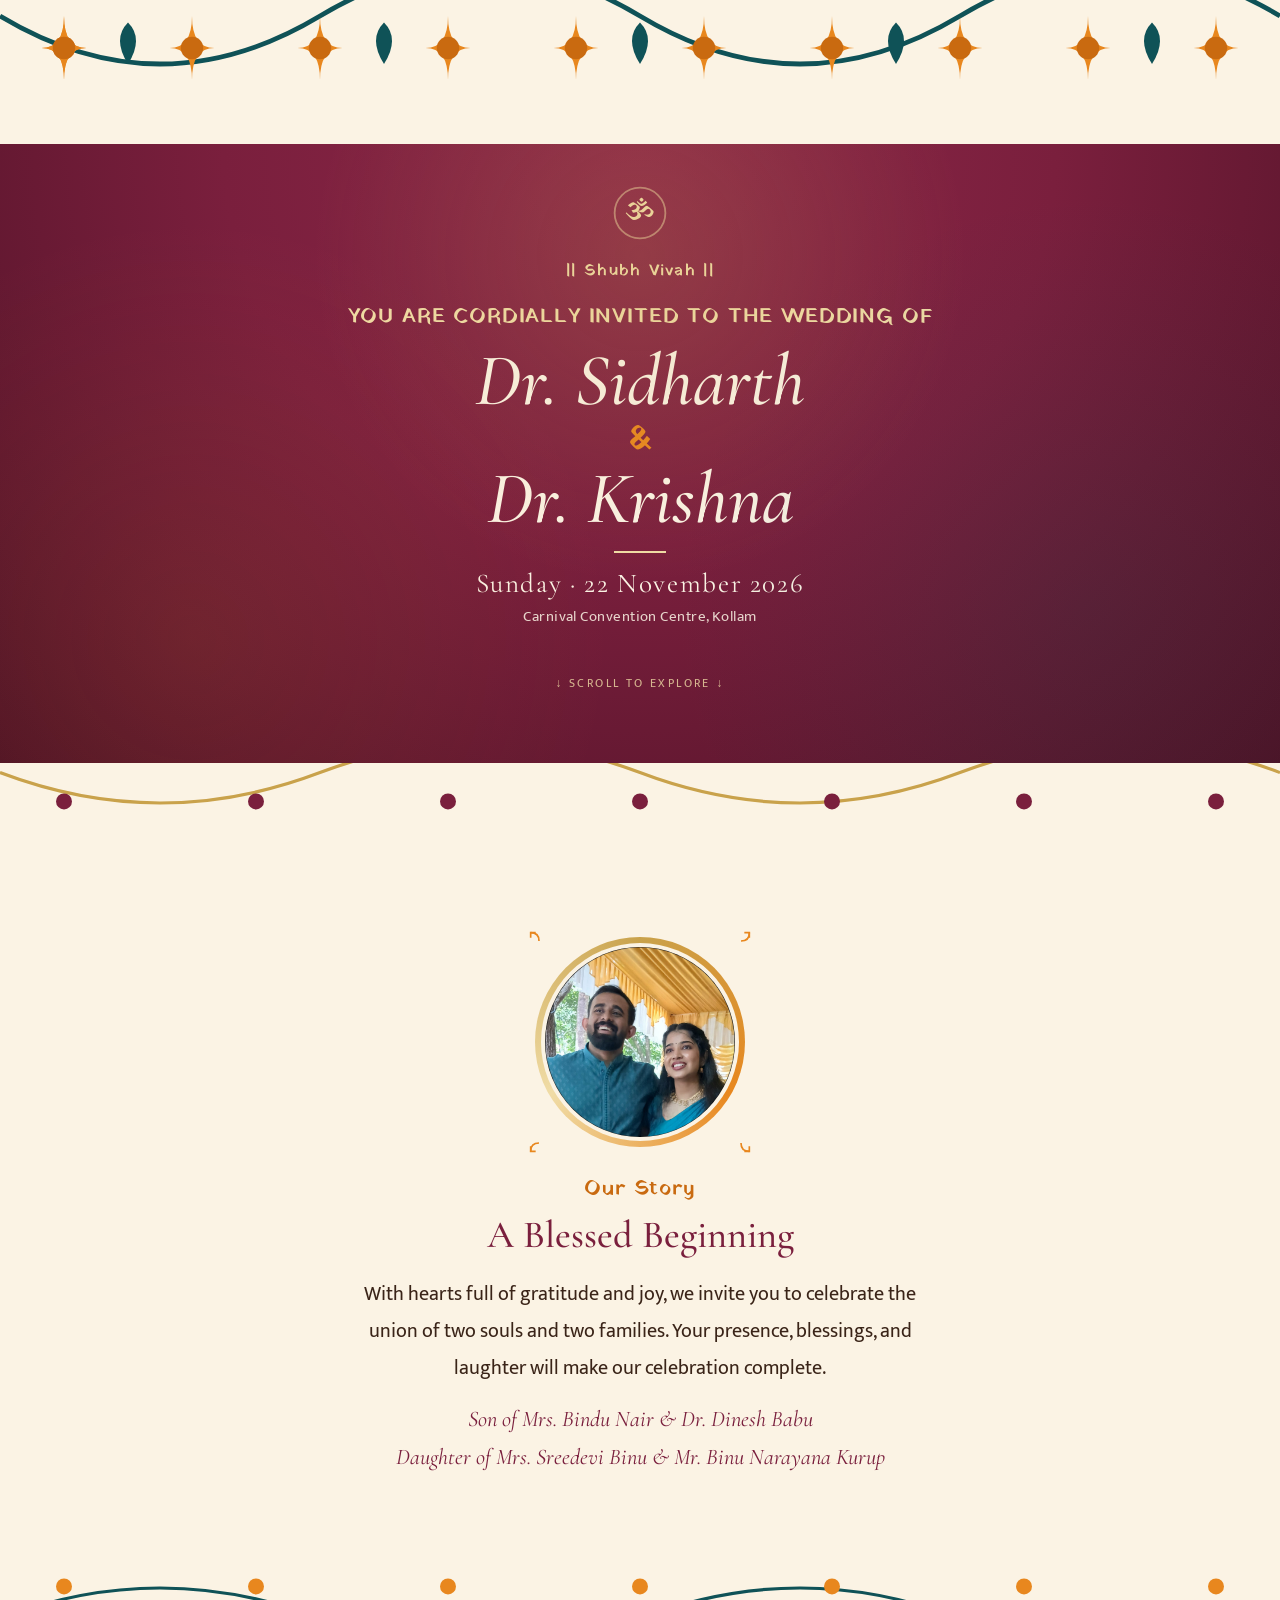
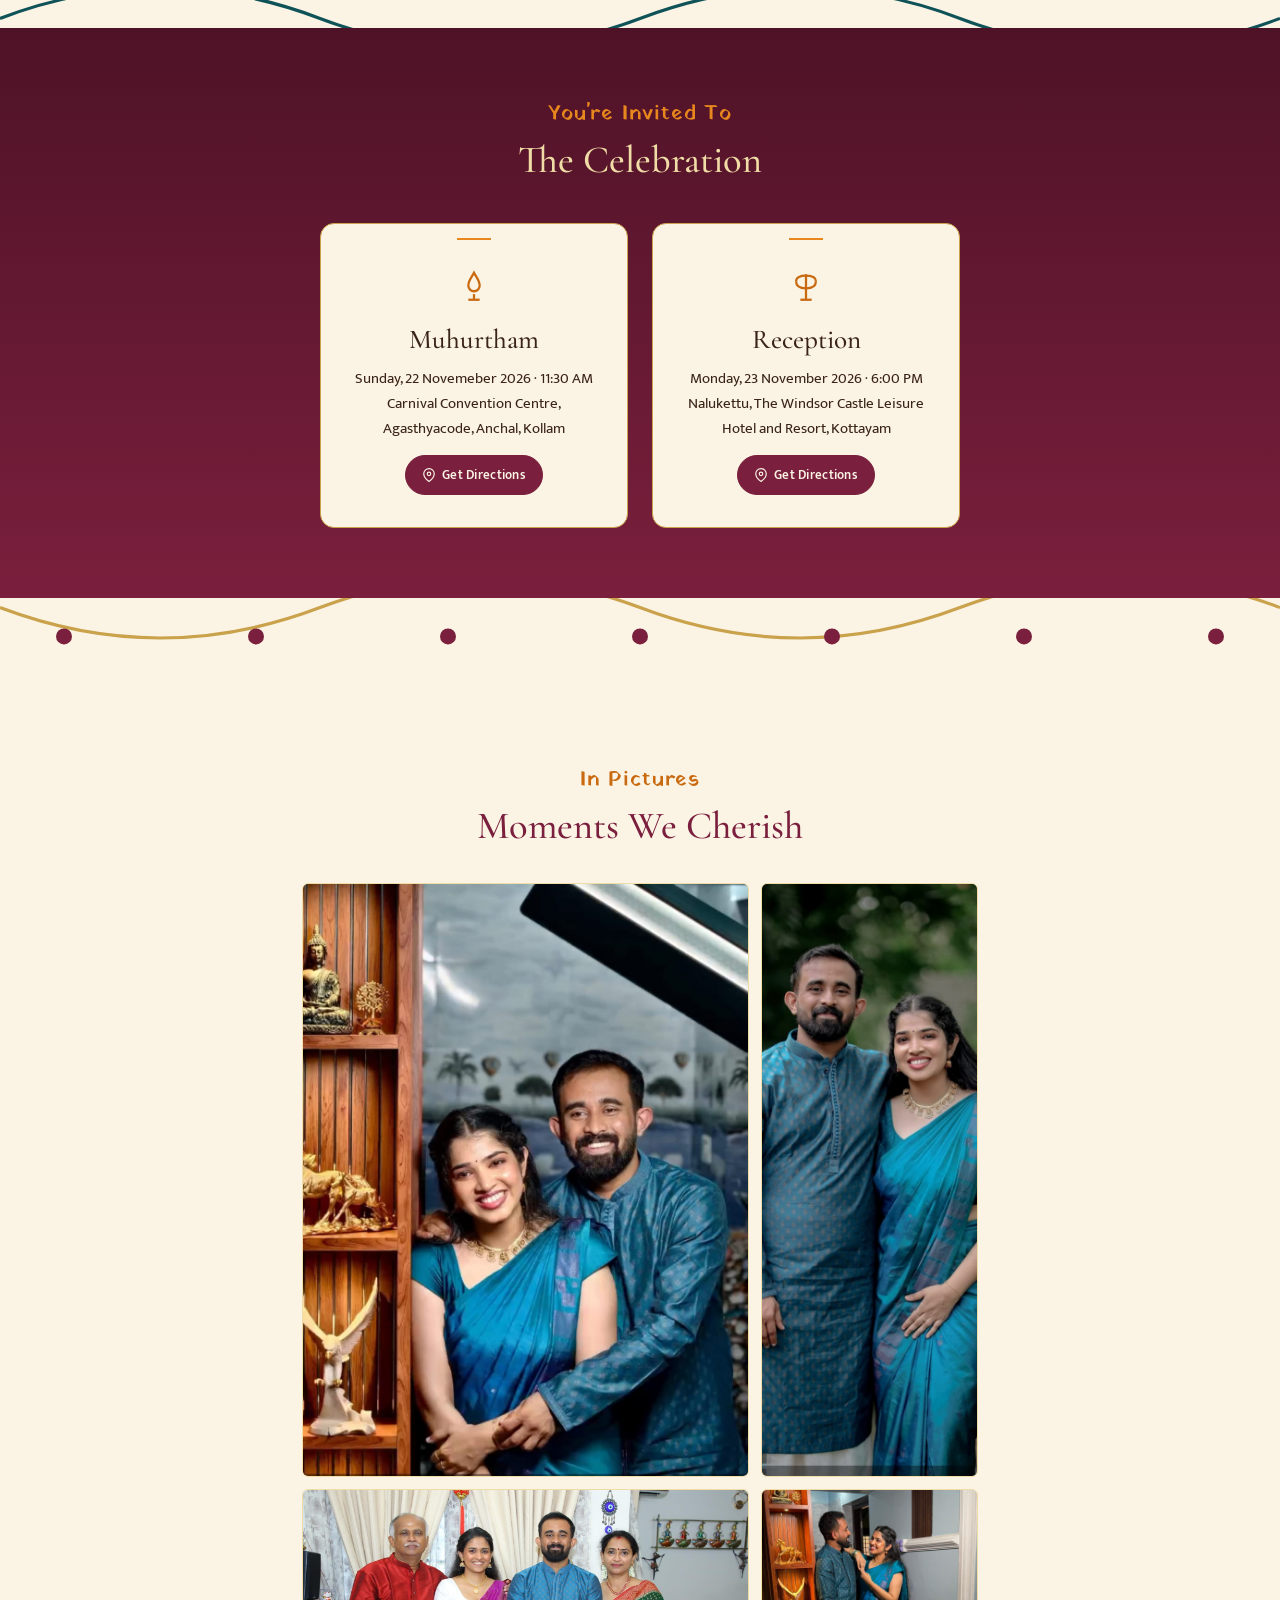
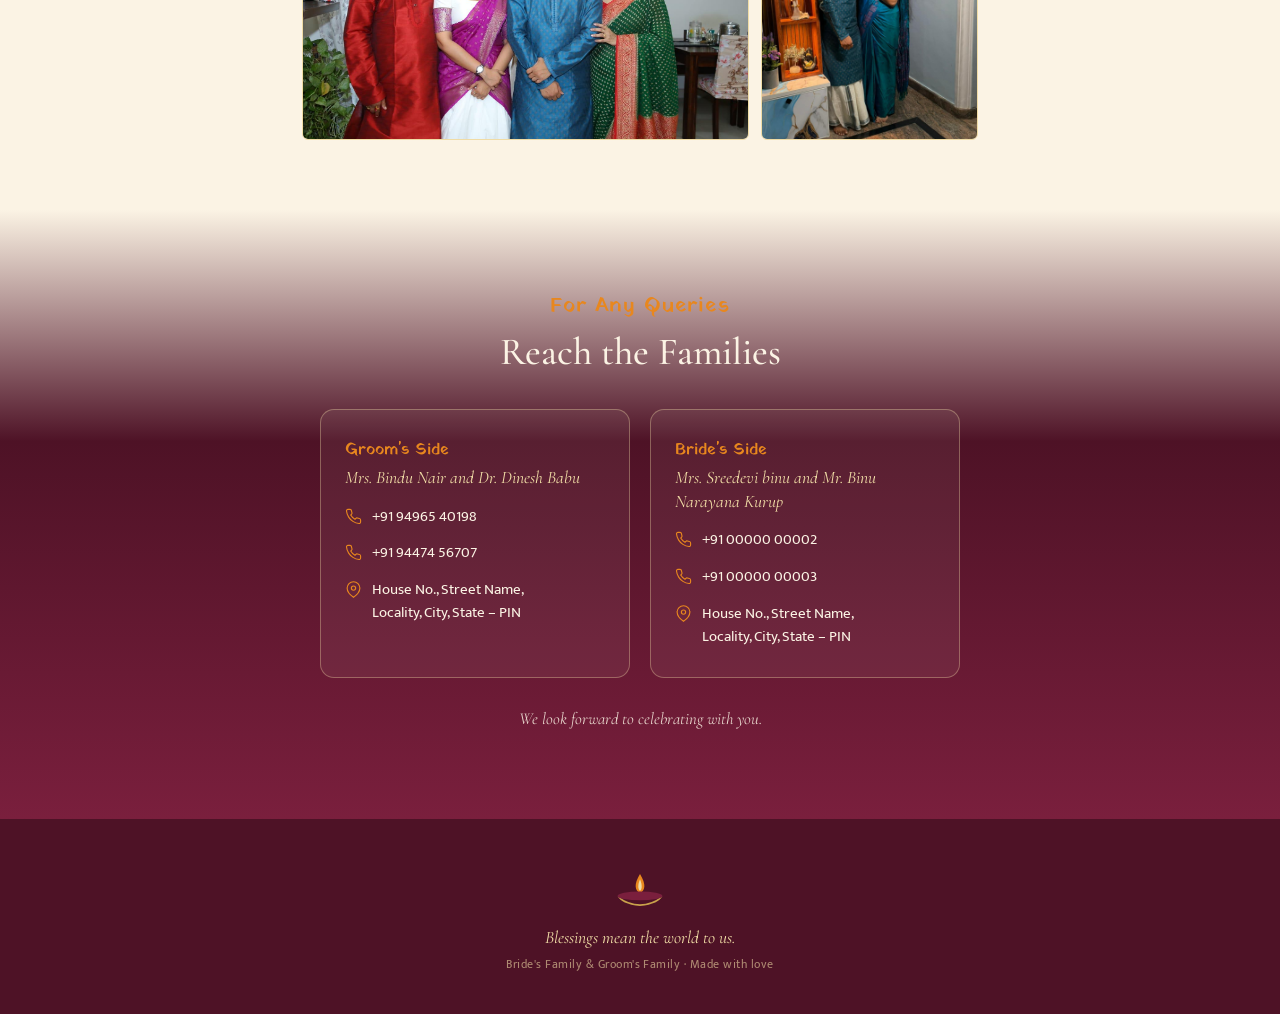
==== index.html @ b56c887a "first commit" ====
<!DOCTYPE html>
<html lang="en">
<head>
<link rel="stylesheet" href="styles.css">
<meta charset="UTF-8">
<meta name="viewport" content="width=device-width, initial-scale=1.0">
<title>Wedding Invitation</title>
<link rel="preconnect" href="https://fonts.googleapis.com">
<link href="https://fonts.googleapis.com/css2?family=Cormorant+Garamond:ital,wght@0,400;0,500;0,600;1,500;1,600&family=Yatra+One&family=Mukta:wght@300;400;500;600&display=swap" rel="stylesheet">
</head>
<body>

<!-- ===== TORAN (top garland) ===== -->
<div class="toran" aria-hidden="true">
  <svg viewBox="0 0 800 90" preserveAspectRatio="none">
    <path d="M0,10 Q100,70 200,10 T400,10 T600,10 T800,10" fill="none" stroke="#0F5257" stroke-width="3"/>
    <g>
      <!-- repeated marigold + leaf units -->
      <g id="unit">
        <path class="marigold" d="M40,10 q0,20 -14,20 q14,0 14,20 q0,-20 14,-20 q-14,0 -14,-20" fill="#E8871E"/>
        <circle class="marigold" cx="40" cy="30" r="7" fill="#C96A10"/>
      </g>
    </g>
    <!-- instances across width -->
    <g fill="#E8871E">
      <use href="#unit" x="0"/>
      <use href="#unit" x="80"/>
      <use href="#unit" x="160"/>
      <use href="#unit" x="240"/>
      <use href="#unit" x="320"/>
      <use href="#unit" x="400"/>
      <use href="#unit" x="480"/>
      <use href="#unit" x="560"/>
      <use href="#unit" x="640"/>
      <use href="#unit" x="720"/>
    </g>
    <!-- mango leaves between -->
    <g fill="#0F5257">
      <path d="M80,14 q10,10 0,26 q-10,-16 0,-26" />
      <path d="M240,14 q10,10 0,26 q-10,-16 0,-26" />
      <path d="M400,14 q10,10 0,26 q-10,-16 0,-26" />
      <path d="M560,14 q10,10 0,26 q-10,-16 0,-26" />
      <path d="M720,14 q10,10 0,26 q-10,-16 0,-26" />
    </g>
  </svg>
</div>

<!-- ===== HERO ===== -->
<section class="hero">
  <div class="mandala-bg"></div>
  <div class="hero-inner">
    <svg class="ganesh-glyph" viewBox="0 0 64 64" fill="none" stroke="currentColor" stroke-width="2">
      <circle cx="32" cy="32" r="28" stroke-opacity=".5"/>
      <text x="32" y="40" text-anchor="middle" font-size="30" fill="currentColor" stroke="none" font-family="'Yatra One',cursive">ॐ</text>
    </svg>
    <div class="shubh">|| Shubh Vivah ||</div>
    <div class="eyebrow">YOU ARE CORDIALLY INVITED TO THE WEDDING OF</div>
    <h1 class="couple-names display">
      Dr. Sidharth
      <span class="amp">&amp;</span>
      Dr. Krishna
    </h1>
    <div class="rule"></div>
    <div class="hero-date">Sunday · 22 November 2026 </div>
    <div class="hero-place">Carnival Convention Centre, Kollam </div>
    <div class="scroll-cue">↓ scroll to explore ↓</div>
  </div>
</section>

<div class="toran" aria-hidden="true">
  <svg viewBox="0 0 800 60" preserveAspectRatio="none">
    <path d="M0,6 Q100,44 200,6 T400,6 T600,6 T800,6" fill="none" stroke="#C9A24B" stroke-width="2"/>
    <g fill="#7A1F3D">
      <circle cx="40" cy="24" r="5"/><circle cx="160" cy="24" r="5"/><circle cx="280" cy="24" r="5"/>
      <circle cx="400" cy="24" r="5"/><circle cx="520" cy="24" r="5"/><circle cx="640" cy="24" r="5"/><circle cx="760" cy="24" r="5"/>
    </g>
  </svg>
</div>

<!-- ===== WELCOME ===== -->
<section class="section welcome reveal">
      <div class="portrait-frame">
    <div class="ring">
      <div class="ring-inner">
        <!-- Replace the div below with: <img class="photo" src="your-photo.jpg" alt="The couple"> -->
        <img class="photo" src="images/portrait.jpeg" alt="The couple" style="object-position: 50% 60%;">
      </div>
    </div>
    <svg class="corner tl" viewBox="0 0 24 24" fill="none" stroke="currentColor" stroke-width="2"><path d="M2 8V2h6"/><path d="M2 2q10 0 10 10"/></svg>
    <svg class="corner tr" viewBox="0 0 24 24" fill="none" stroke="currentColor" stroke-width="2"><path d="M2 8V2h6"/><path d="M2 2q10 0 10 10"/></svg>
    <svg class="corner bl" viewBox="0 0 24 24" fill="none" stroke="currentColor" stroke-width="2"><path d="M2 8V2h6"/><path d="M2 2q10 0 10 10"/></svg>
    <svg class="corner br" viewBox="0 0 24 24" fill="none" stroke="currentColor" stroke-width="2"><path d="M2 8V2h6"/><path d="M2 2q10 0 10 10"/></svg>
  </div>

  <div class="eyebrow">Our Story</div>
  <h2 class="display" style="font-size:clamp(1.8rem,4vw,2.4rem); color:var(--maroon); margin:8px 0 0;">A Blessed Beginning</h2>
  <p>
    With hearts full of gratitude and joy, we invite you to celebrate the union of two souls
    and two families. Your presence, blessings, and laughter will make our celebration complete.
    
  </p>
  <!-- <div class="families">Son of Mrs. Bindu Nair &amp;  Dr. Dinesh Babu &nbsp;·&nbsp; Daughter of Mrs. Sreedevi Binu &amp; Mr. Binu Narayana Kurup</div> -->
   <div class="families parents">Son of Mrs. Bindu Nair &amp;  Dr. Dinesh Babu</div>
   <div class="families parents">Daughter of Mrs. Sreedevi Binu &amp; Mr. Binu Narayana Kurup</div>

</section>

<div class="toran" aria-hidden="true">
  <svg viewBox="0 0 800 60" preserveAspectRatio="none">
    <path d="M0,54 Q100,16 200,54 T400,54 T600,54 T800,54" fill="none" stroke="#0F5257" stroke-width="2"/>
    <g fill="#E8871E">
      <circle cx="40" cy="34" r="5"/><circle cx="160" cy="34" r="5"/><circle cx="280" cy="34" r="5"/>
      <circle cx="400" cy="34" r="5"/><circle cx="520" cy="34" r="5"/><circle cx="640" cy="34" r="5"/><circle cx="760" cy="34" r="5"/>
    </g>
  </svg>
</div>

<!-- ===== EVENTS ===== -->
<section class="section timeline-wrap reveal" style="padding-top:70px; max-width:none;">
  <div class="eyebrow">You're Invited To</div>
  <h2 class="display" style="font-size:clamp(1.8rem,4vw,2.4rem); color:var(--maroon); margin:8px 0 0;">The Celebration</h2>
 
  <div class="event-cards">
    <div class="event-card">
      <svg class="event-icon" viewBox="0 0 24 24" fill="none" stroke="currentColor" stroke-width="1.6"><path d="M12 2c1.5 3 4 5.5 4 9a4 4 0 0 1-8 0c0-3.5 2.5-6 4-9z"/><path d="M8 21h8"/><path d="M12 17v4"/></svg>
      <div class="event-name display">Muhurtham</div>
      <div class="event-meta">
        <span>Sunday, 22 Novemeber 2026 · 11:30 AM </span>
        <span>Carnival Convention Centre, Agasthyacode, Anchal, Kollam</span>
        <a class="map-btn" href="https://maps.app.goo.gl/2hqaFkeE71SihFuG6" target="_blank" rel="noopener">
        <svg viewBox="0 0 24 24" fill="none" stroke="currentColor" stroke-width="2"><path d="M21 10c0 7-9 13-9 13s-9-6-9-13a9 9 0 0 1 18 0z"/><circle cx="12" cy="10" r="3"/></svg>
        Get Directions
        </a>
      </div>
    </div>
    <div class="event-card">
      <svg class="event-icon" viewBox="0 0 24 24" fill="none" stroke="currentColor" stroke-width="1.6"><path d="M8 21h8"/><path d="M12 21V3"/><path d="M5 8c0 4 3 5 7 5s7-1 7-5"/><path d="M5 8c0-3 3-4 7-4s7 1 7 4"/></svg>
      <div class="event-name display">Reception</div>
      <div class="event-meta">
        <span>Monday, 23 November 2026 · 6:00 PM </span>
        <span>Nalukettu, The Windsor Castle Leisure Hotel and Resort, Kottayam </span>
        <a class="map-btn rec" href="https://maps.app.goo.gl/W5MaXoGLuX2LvPgW7" target="_blank" rel="noopener">
        <svg viewBox="0 0 24 24" fill="none" stroke="currentColor" stroke-width="2"><path d="M21 10c0 7-9 13-9 13s-9-6-9-13a9 9 0 0 1 18 0z"/><circle cx="12" cy="10" r="3"/></svg>
        Get Directions
        </a>
      </div>
    </div>
  </div>
</section>
 
<div class="toran" aria-hidden="true">
  <svg viewBox="0 0 800 60" preserveAspectRatio="none">
    <path d="M0,6 Q100,44 200,6 T400,6 T600,6 T800,6" fill="none" stroke="#C9A24B" stroke-width="2"/>
    <g fill="#7A1F3D">
      <circle cx="40" cy="24" r="5"/><circle cx="160" cy="24" r="5"/><circle cx="280" cy="24" r="5"/>
      <circle cx="400" cy="24" r="5"/><circle cx="520" cy="24" r="5"/><circle cx="640" cy="24" r="5"/><circle cx="760" cy="24" r="5"/>
    </g>
  </svg>
</div>



<!-- ===== GALLERY ===== -->
<section class="section gallery reveal">
  <div class="eyebrow">In Pictures</div>
  <h2 class="display" style="font-size:clamp(1.8rem,4vw,2.4rem); color:var(--maroon); margin:8px 0 0;">Moments We Cherish</h2>
  <div class="gallery-grid">
    <img class="gallery-photo big" src="images/pic_1.jpeg" alt="">
    <img class="gallery-photo tall" src="images/pic_2.jpeg" alt="">
    <img class="gallery-photo wide" src="images/pic_3.jpeg" alt="">
    <img class="gallery-photo" src="images/pic_5.jpeg" alt="">
  </div>
</section>



<!-- ===== CONTACT ===== -->
<section class="contact-wrap reveal">
  <div style="text-align:center;">
    <div class="eyebrow">For Any Queries</div>
    <h2 class="display" style="font-size:clamp(1.8rem,4vw,2.4rem); margin:8px 0 0;">Reach the Families</h2>
  </div>
  <div class="contact-grid">
    <div class="contact-card">
      <div class="side-label">Groom's Side</div>
      <div class="side-names">Mrs. Bindu Nair and Dr. Dinesh Babu</div>
      <div class="contact-line">
        <svg viewBox="0 0 24 24" fill="none" stroke-width="1.6"><path d="M22 16.92v3a2 2 0 0 1-2.18 2 19.8 19.8 0 0 1-8.63-3.07 19.5 19.5 0 0 1-6-6 19.8 19.8 0 0 1-3.07-8.67A2 2 0 0 1 4.11 2h3a2 2 0 0 1 2 1.72c.13.96.36 1.9.68 2.81a2 2 0 0 1-.45 2.11L8.09 9.91a16 16 0 0 0 6 6l1.27-1.27a2 2 0 0 1 2.11-.45c.91.32 1.85.55 2.81.68A2 2 0 0 1 22 16.92z"/></svg>
        <span>+91 94965 40198 </span>
      </div>
      <div class="contact-line">
        <svg viewBox="0 0 24 24" fill="none" stroke-width="1.6"><path d="M22 16.92v3a2 2 0 0 1-2.18 2 19.8 19.8 0 0 1-8.63-3.07 19.5 19.5 0 0 1-6-6 19.8 19.8 0 0 1-3.07-8.67A2 2 0 0 1 4.11 2h3a2 2 0 0 1 2 1.72c.13.96.36 1.9.68 2.81a2 2 0 0 1-.45 2.11L8.09 9.91a16 16 0 0 0 6 6l1.27-1.27a2 2 0 0 1 2.11-.45c.91.32 1.85.55 2.81.68A2 2 0 0 1 22 16.92z"/></svg>
        <span>+91 94474 56707</span>
      </div>
      
      <div class="contact-line">
        <svg viewBox="0 0 24 24" fill="none" stroke-width="1.6"><path d="M21 10c0 7-9 13-9 13s-9-6-9-13a9 9 0 0 1 18 0z"/><circle cx="12" cy="10" r="3"/></svg>
        <span>House No., Street Name,<br>Locality, City, State – PIN</span>
      </div>
    </div>
 
    <div class="contact-card">
      <div class="side-label">Bride's Side</div>
      <div class="side-names">Mrs. Sreedevi binu and Mr. Binu Narayana Kurup</div>
      <div class="contact-line">
        <svg viewBox="0 0 24 24" fill="none" stroke-width="1.6"><path d="M22 16.92v3a2 2 0 0 1-2.18 2 19.8 19.8 0 0 1-8.63-3.07 19.5 19.5 0 0 1-6-6 19.8 19.8 0 0 1-3.07-8.67A2 2 0 0 1 4.11 2h3a2 2 0 0 1 2 1.72c.13.96.36 1.9.68 2.81a2 2 0 0 1-.45 2.11L8.09 9.91a16 16 0 0 0 6 6l1.27-1.27a2 2 0 0 1 2.11-.45c.91.32 1.85.55 2.81.68A2 2 0 0 1 22 16.92z"/></svg>
        <span>+91 00000 00002 </span>
      </div>
      <div class="contact-line">
        <svg viewBox="0 0 24 24" fill="none" stroke-width="1.6"><path d="M22 16.92v3a2 2 0 0 1-2.18 2 19.8 19.8 0 0 1-8.63-3.07 19.5 19.5 0 0 1-6-6 19.8 19.8 0 0 1-3.07-8.67A2 2 0 0 1 4.11 2h3a2 2 0 0 1 2 1.72c.13.96.36 1.9.68 2.81a2 2 0 0 1-.45 2.11L8.09 9.91a16 16 0 0 0 6 6l1.27-1.27a2 2 0 0 1 2.11-.45c.91.32 1.85.55 2.81.68A2 2 0 0 1 22 16.92z"/></svg>
        <span>+91 00000 00003</span>
      </div>
      
      <div class="contact-line">
        <svg viewBox="0 0 24 24" fill="none" stroke-width="1.6"><path d="M21 10c0 7-9 13-9 13s-9-6-9-13a9 9 0 0 1 18 0z"/><circle cx="12" cy="10" r="3"/></svg>
        <span>House No., Street Name,<br>Locality, City, State – PIN</span>
      </div>
    </div>
  </div>
  <div class="contact-note">We look forward to celebrating with you.</div>
</section>


<!-- ===== FOOTER ===== -->
<footer>
  <svg class="diya" viewBox="0 0 100 70" fill="none">
    <g class="flame">
      <path d="M50,8 C40,24 42,34 50,38 C58,34 60,24 50,8Z" fill="#E8871E"/>
      <path d="M50,16 C46,26 47,32 50,34 C53,32 54,26 50,16Z" fill="#F0DCA6"/>
    </g>
    <path d="M15,42 Q50,68 85,42 Q80,54 50,58 Q20,54 15,42Z" fill="#C9A24B"/>
    <ellipse cx="50" cy="42" rx="35" ry="7" fill="#7A1F3D"/>
  </svg>
  <p>Blessings mean the world to us.</p>
  <div class="fine">Bride's Family &amp; Groom's Family · Made with love</div>
</footer>

<script>
  const els = document.querySelectorAll('.reveal');
  const io = new IntersectionObserver((entries)=>{
    entries.forEach(e=>{ if(e.isIntersecting){ e.target.classList.add('in'); io.unobserve(e.target);} });
  }, {threshold:.15});
  els.forEach(el=>io.observe(el));
</script>
</body>
</html>
---- styles.css ----
:root{
--maroon:#7A1F3D;
--maroon-deep:#4E1226;
--gold:#C9A24B;
--gold-light:#F0DCA6;
--ivory:#FBF3E4;
--ivory-deep:#F3E6CC;
--teal:#0F5257;
--marigold:#E8871E;
--marigold-deep:#C96A10;
--ink:#3A2418;
}

*{box-sizing:border-box;}
html{scroll-behavior:smooth;}
body{
margin:0;
background:var(--ivory);
color:var(--ink);
font-family:'Mukta',sans-serif;
overflow-x:hidden;
}

@media (prefers-reduced-motion: reduce){
*{animation-duration:0.001ms !important; animation-iteration-count:1 !important; transition-duration:0.001ms !important; scroll-behavior:auto !important;}
}

/* ---------- shared type ---------- */
.display{
font-family:'Cormorant Garamond', serif;
font-weight:500;
}
.eyebrow{
font-family:'Yatra One', cursive;
color:var(--marigold-deep);
font-size:clamp(1rem,2.2vw,1.3rem);
letter-spacing:.04em;
}
.rule{
width:52px;height:2px;background:var(--gold);
margin:14px auto;
}

/* ---------- fade-in on scroll ---------- */
.reveal{
opacity:0; transform:translateY(26px);
transition:opacity .9s ease, transform .9s ease;
}
.reveal.in{opacity:1; transform:translateY(0);}

/* ================= TORAN (signature garland) ================= */
.toran{
width:100%;
display:block;
}
.toran svg{width:100%; height:auto; display:block;}
.marigold{animation:sway 5s ease-in-out infinite;}
.marigold:nth-child(odd){animation-delay:-1.3s;}
.marigold:nth-child(3n){animation-delay:-2.6s;}
@keyframes sway{
0%,100%{transform:rotate(-3deg);}
50%{transform:rotate(3deg);}
}

/* ================= HERO ================= */
.hero{
position:relative;
background:radial-gradient(ellipse at top, #8C2748 0%, var(--maroon) 46%, var(--maroon-deep) 100%);
color:var(--ivory);
text-align:center;
padding:0 20px 70px;
overflow:hidden;
}
.hero-inner{
max-width:640px;
margin:0 auto;
padding-top:34px;
}
.mandala-bg{
position:absolute; inset:0;
background:
    radial-gradient(circle at 50% 18%, rgba(201,162,75,.18) 0%, transparent 40%),
    radial-gradient(circle at 15% 80%, rgba(232,135,30,.10) 0%, transparent 35%),
    radial-gradient(circle at 85% 75%, rgba(15,82,87,.14) 0%, transparent 35%);
pointer-events:none;
}
.ganesh-glyph{
width:58px; height:58px; margin:6px auto 2px;
color:var(--gold-light);
}
.shubh{
font-family:'Yatra One',cursive;
color:var(--gold-light);
font-size:1rem;
letter-spacing:.08em;
margin:6px 0 18px;
}
.hero .eyebrow{color:var(--gold-light);}
.couple-names{
font-size:clamp(2.6rem, 8vw, 4.6rem);
line-height:1.05;
margin:10px 0;
font-style:italic;
}
.amp{
display:block;
font-family:'Yatra One',cursive;
font-style:normal;
color:var(--marigold);
font-size:clamp(1.6rem,4vw,2.2rem);
margin:2px 0;
}
.hero .rule{background:var(--gold-light);}
.hero-date{
font-family:'Cormorant Garamond',serif;
font-size:clamp(1.3rem,3vw,1.7rem);
letter-spacing:.06em;
color:var(--ivory);
margin-top:10px;
}
.hero-place{
font-size:.95rem;
opacity:.85;
margin-top:4px;
letter-spacing:.03em;
}
.placeholder-tag{
display:inline-block;
font-size:.68rem;
font-family:'Mukta',sans-serif;
letter-spacing:.05em;
text-transform:uppercase;
background:rgba(255,255,255,.12);
border:1px dashed rgba(240,220,166,.5);
border-radius:20px;
padding:2px 10px;
margin-left:6px;
vertical-align:middle;
}
.scroll-cue{
margin-top:44px;
font-size:.75rem;
letter-spacing:.2em;
text-transform:uppercase;
color:var(--gold-light);
opacity:.8;
animation:bob 2.2s ease-in-out infinite;
}
@keyframes bob{0%,100%{transform:translateY(0);}50%{transform:translateY(6px);}}

/* ================= WELCOME ================= */
.section{padding:70px 22px; max-width:720px; margin:0 auto; text-align:center;}
.welcome p{
font-size:clamp(1.05rem,2.4vw,1.25rem);
line-height:1.85;
color:var(--ink);
max-width:560px;
margin:18px auto 0;
}
.families{
margin-top:26px;
font-family:'Cormorant Garamond',serif;
font-style:italic;
font-size:1.4rem;
color:var(--maroon);
}

.parents{
    line-height: 0.5;
}

/* ---- framed portrait ---- */
.portrait-frame{
position:relative;
width:clamp(160px,32vw,210px);
aspect-ratio:1/1;
margin:8px auto 26px;
}
.portrait-frame .ring{
position:absolute; inset:0;
border-radius:50%;
padding:6px;
background:conic-gradient(from 0deg, var(--gold), var(--marigold), var(--gold-light), var(--gold));
}
.portrait-frame .ring-inner{
width:100%; height:100%;
border-radius:50%;
background:var(--ivory);
padding:4px;
}
.portrait-frame .photo,
.portrait-frame .photo-ph{
width:100%; height:100%;
border-radius:50%;
object-fit:cover;
display:block;
}
.portrait-frame .photo-ph{
background:
    repeating-linear-gradient(135deg, rgba(122,31,61,.06) 0 12px, rgba(122,31,61,.02) 12px 24px),
    linear-gradient(160deg, var(--gold-light), var(--ivory-deep));
display:flex; flex-direction:column; align-items:center; justify-content:center;
gap:6px;
color:var(--maroon);
font-size:.68rem;
letter-spacing:.04em;
text-transform:uppercase;
text-align:center;
padding:10px;
}
.portrait-frame .photo-ph svg{width:28px;height:28px;opacity:.5;}
.portrait-frame .corner{
position:absolute;
width:20px; height:20px;
color:var(--marigold);
}
.portrait-frame .corner.tl{top:-6px; left:-6px; transform:rotate(0deg);}
.portrait-frame .corner.tr{top:-6px; right:-6px; transform:rotate(90deg);}
.portrait-frame .corner.bl{bottom:-6px; left:-6px; transform:rotate(-90deg);}
.portrait-frame .corner.br{bottom:-6px; right:-6px; transform:rotate(180deg);}



/* ================= EVENTS SECTION BACKGROUND ================= */
.timeline-wrap{
  background: linear-gradient(180deg, var(--maroon-deep), var(--maroon));
}
.timeline-wrap .eyebrow{
  color: var(--marigold);
}
.timeline-wrap h2{
  color: var(--gold-light) !important;
}

/* ================= EVENT CARDS (2 events) ================= */
.event-cards{
display:grid;
grid-template-columns:1fr 1fr;
gap:24px;
max-width:640px;
margin:40px auto 0;
align-items:stretch;
}
@media (max-width:560px){
.event-cards{grid-template-columns:1fr; gap:18px;}
}
.event-card{
background:var(--ivory);
border:1px solid var(--gold);
border-radius:14px;
padding:32px 24px;
text-align:center;
position:relative;
}
.event-card::before{
content:"";
position:absolute; top:14px; left:50%; transform:translateX(-50%);
width:34px; height:2px;
background:var(--marigold);
}
.event-card .event-icon{
width:34px; height:34px;
margin:14px auto 10px;
color:var(--marigold-deep);
}
.event-card .event-name{
font-size:1.7rem;
margin-bottom:10px;
}
.event-card .event-meta{
font-size:.95rem;
}
.event-card .event-meta span{margin-bottom:4px;}
.event-divider{
display:flex; align-items:center; justify-content:center;
font-family:'Yatra One',cursive;
color:var(--marigold);
font-size:1.6rem;
}

.event-card .map-btn{
  display:inline-flex;
  align-items:center;
  gap:6px;
  margin-top:14px;
  padding:8px 16px;
  border-radius:20px;
  background:var(--maroon);
  color:var(--ivory);
  font-family:'Mukta',sans-serif;
  font-size:.82rem;
  font-weight:600;
  letter-spacing:.02em;
  text-decoration:none;
  border:1px solid var(--maroon);
  transition:background .2s ease, color .2s ease;
}
.event-card .map-btn:hover{
  background:var(--marigold-deep);
  border-color:var(--marigold-deep);
}
.event-card .map-btn svg{
  width:14px; height:14px;
  flex-shrink:0;
}
@media (max-width:560px){
.event-divider{margin:-4px 0;}
}






/* ================= GALLERY ================= */
.gallery-grid{
display:grid;
grid-template-columns:repeat(3, 1fr);
gap:12px;
margin-top:34px;
}
.gallery-grid .ph:first-child{grid-column:span 2; grid-row:span 2;}
.ph{
aspect-ratio:1/1;
border-radius:6px;
background:
    repeating-linear-gradient(135deg, rgba(122,31,61,.06) 0 12px, rgba(122,31,61,.02) 12px 24px),
    linear-gradient(160deg, var(--gold-light), var(--ivory-deep));
border:1.5px dashed var(--gold);
display:flex; flex-direction:column; align-items:center; justify-content:center;
color:var(--maroon);
font-size:.72rem;
letter-spacing:.04em;
text-transform:uppercase;
gap:6px;
}
.ph svg{width:26px;height:26px;opacity:.55;}
.gallery-grid .ph:first-child{aspect-ratio:auto;}
.gallery-photo{
width:100%;
height:100%;
aspect-ratio:1/1;
object-fit:cover;
border-radius:6px;
display:block;
border:1px solid var(--gold-light);
}
.gallery-grid .gallery-photo:first-child{
aspect-ratio:auto;
}
@media (max-width:520px){
.gallery-grid{grid-template-columns:repeat(2,1fr);}
.gallery-grid .ph:first-child{grid-column:span 2; aspect-ratio:16/10;}
.gallery-grid .gallery-photo:first-child{grid-column:span 2; aspect-ratio:16/10;}
}

.gallery-photo.wide{
  grid-column: span 2;
  aspect-ratio: 16/9;
}
.gallery-photo.tall{
  grid-row: span 2;
  aspect-ratio: 3/4;
}
.gallery-photo.big{
  grid-column: span 2;
  grid-row: span 2;
  aspect-ratio: 1/1;
}
.gallery-photo.small{
  grid-column: span 1;
  grid-row: span 1;
  aspect-ratio: 1/1;
}


/* ================= CONTACT ================= */
.contact-wrap{
background:linear-gradient(180deg, var(--ivory) 0%, var(--maroon-deep) 38%, var(--maroon) 100%);
color:var(--ivory);
padding:80px 22px 90px;
}
.contact-wrap .eyebrow{color:var(--marigold);}
.contact-grid{
display:grid;
grid-template-columns:1fr 1fr;
gap:20px;
max-width:640px;
margin:34px auto 0;
}
@media (max-width:560px){
.contact-grid{grid-template-columns:1fr;}
}
.contact-card{
background:rgba(251,243,228,.06);
border:1px solid rgba(240,220,166,.35);
border-radius:14px;
padding:28px 24px;
text-align:left;
}
.contact-card .side-label{
font-family:'Yatra One',cursive;
color:var(--marigold);
font-size:1rem;
margin:0 0 4px;
}
.contact-card .side-names{
font-family:'Cormorant Garamond',serif;
font-style:italic;
font-size:1.1rem;
color:var(--gold-light);
margin:0 0 16px;
line-height:1.35;
}
.contact-line{
display:flex;
gap:10px;
align-items:flex-start;
margin-bottom:14px;
font-size:.92rem;
line-height:1.55;
}
.contact-line:last-child{margin-bottom:0;}
.contact-line svg{
width:17px; height:17px; flex-shrink:0; margin-top:2px;
stroke:var(--marigold);
}
.contact-line a{color:var(--ivory); text-decoration:none; border-bottom:1px dotted rgba(240,220,166,.5);}
.contact-note{
text-align:center; font-size:.85rem; opacity:.85; margin-top:30px;
font-family:'Cormorant Garamond',serif; font-style:italic; font-size:1.05rem;
}



/* ================= FOOTER / DIYA ================= */
footer{
background:var(--maroon-deep);
color:var(--gold-light);
text-align:center;
padding:50px 20px 40px;
}
.diya{width:64px; margin:0 auto 14px; display:block;}
.flame{ transform-origin:50% 100%; animation:flicker 1.6s ease-in-out infinite;}
@keyframes flicker{
0%,100%{transform:scaleY(1) scaleX(1) rotate(0deg);}
30%{transform:scaleY(1.08) scaleX(.94) rotate(-2deg);}
60%{transform:scaleY(.94) scaleX(1.05) rotate(2deg);}
}
footer p{font-family:'Cormorant Garamond',serif; font-style:italic; font-size:1.1rem; margin:0 0 6px;}
footer .fine{font-family:'Mukta',sans-serif; font-style:normal; font-size:.75rem; opacity:.6; letter-spacing:.04em;}
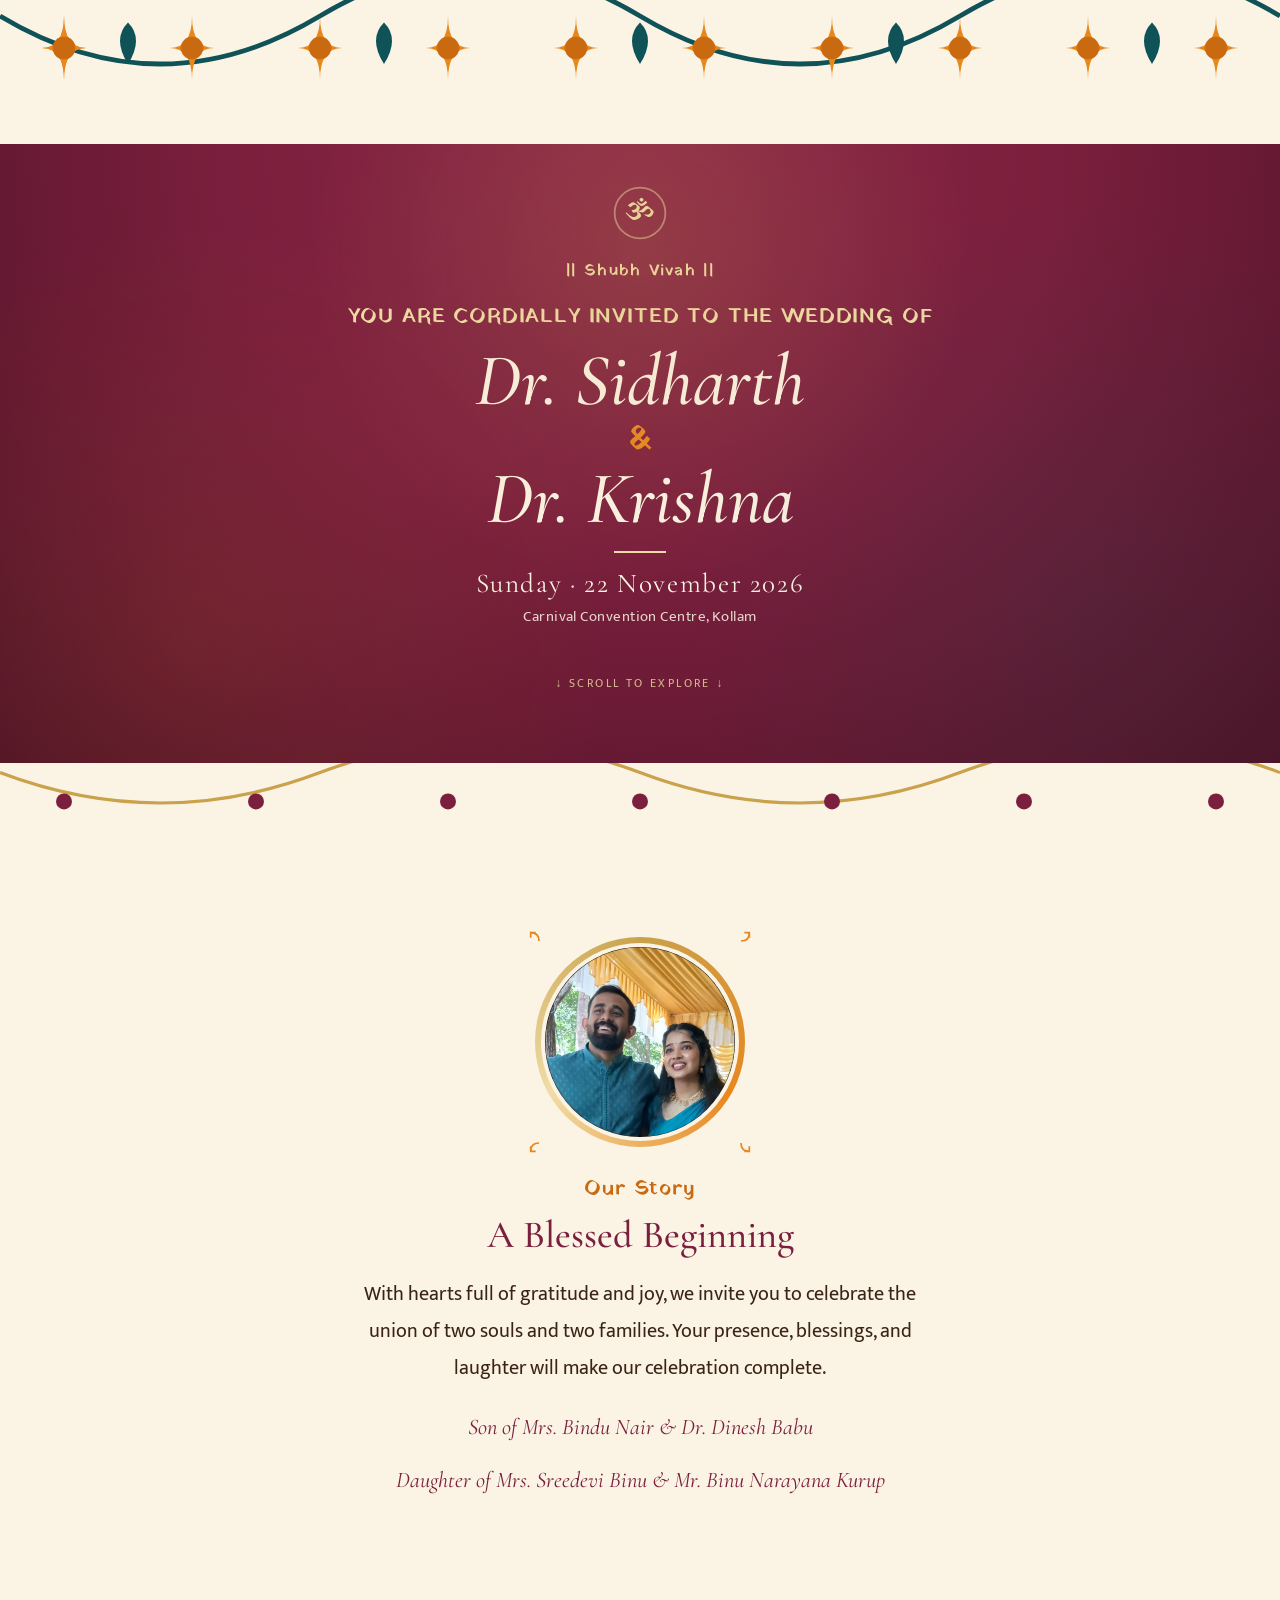
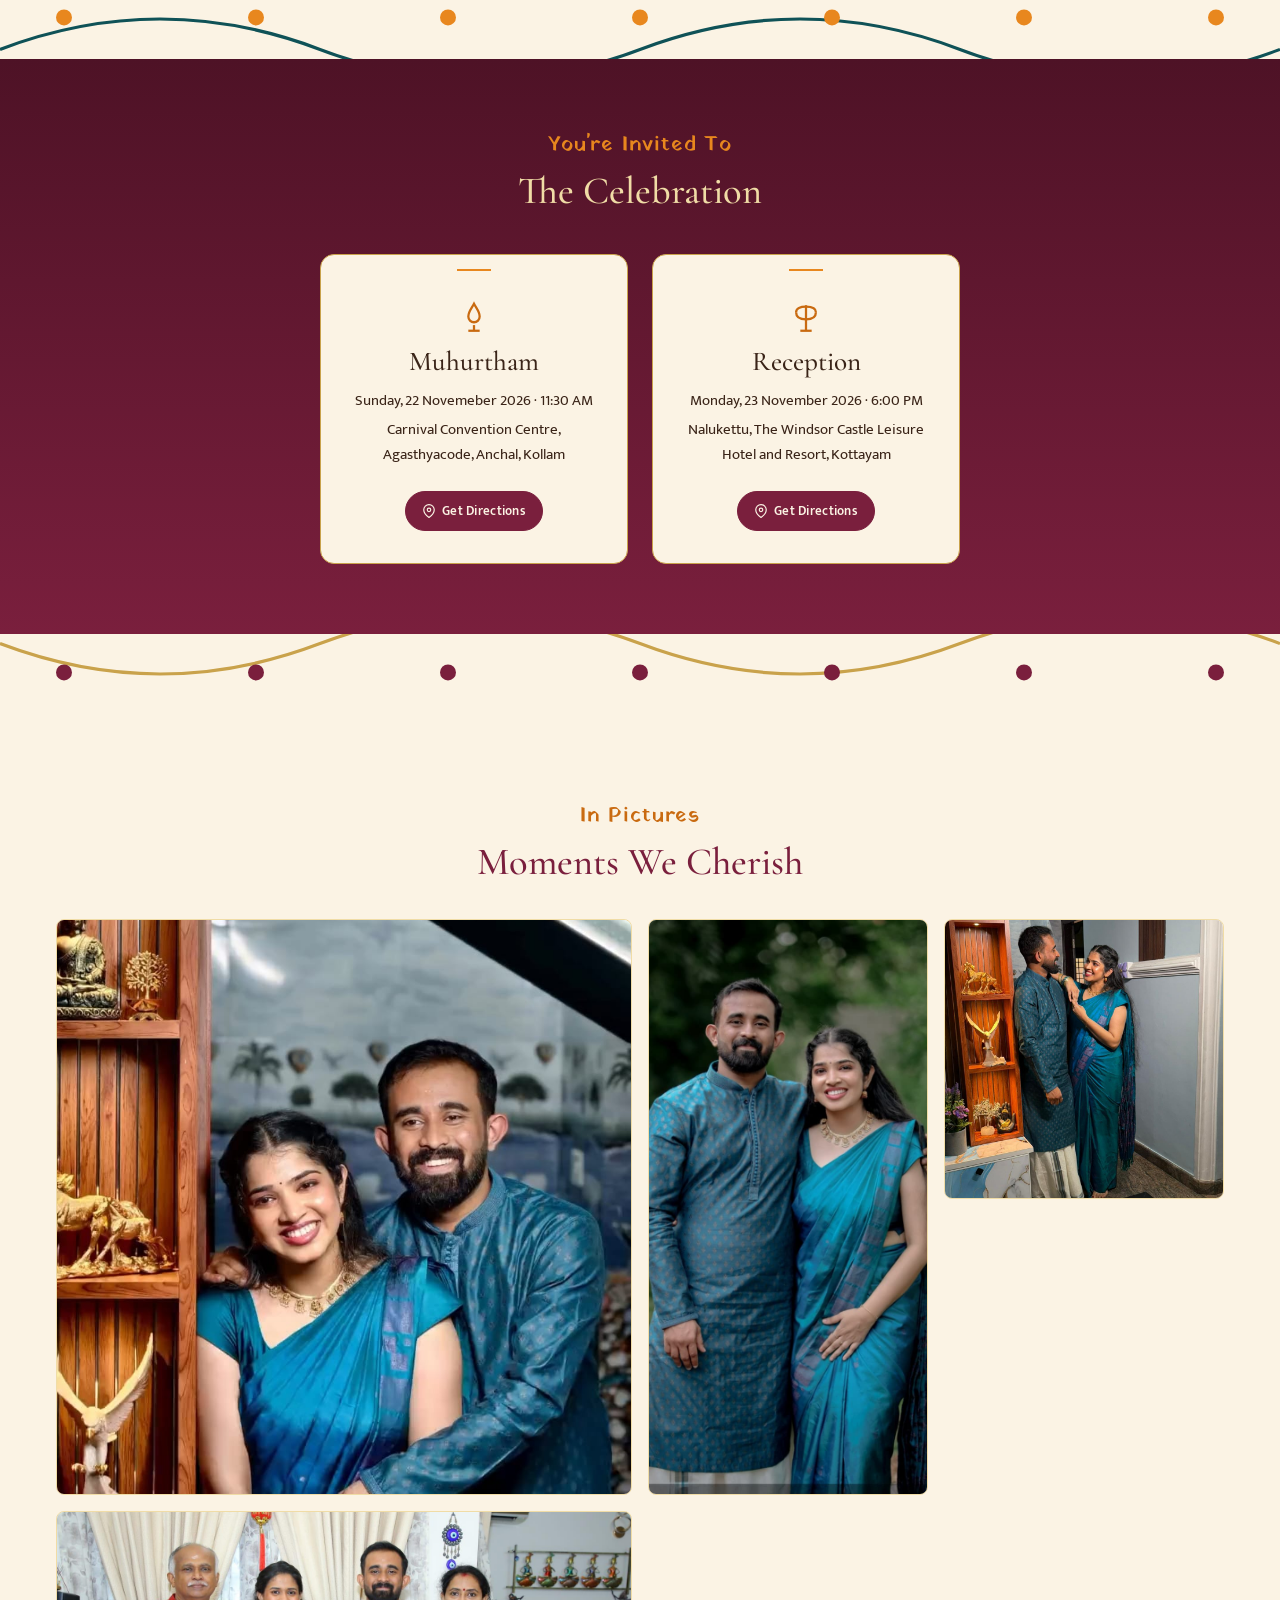
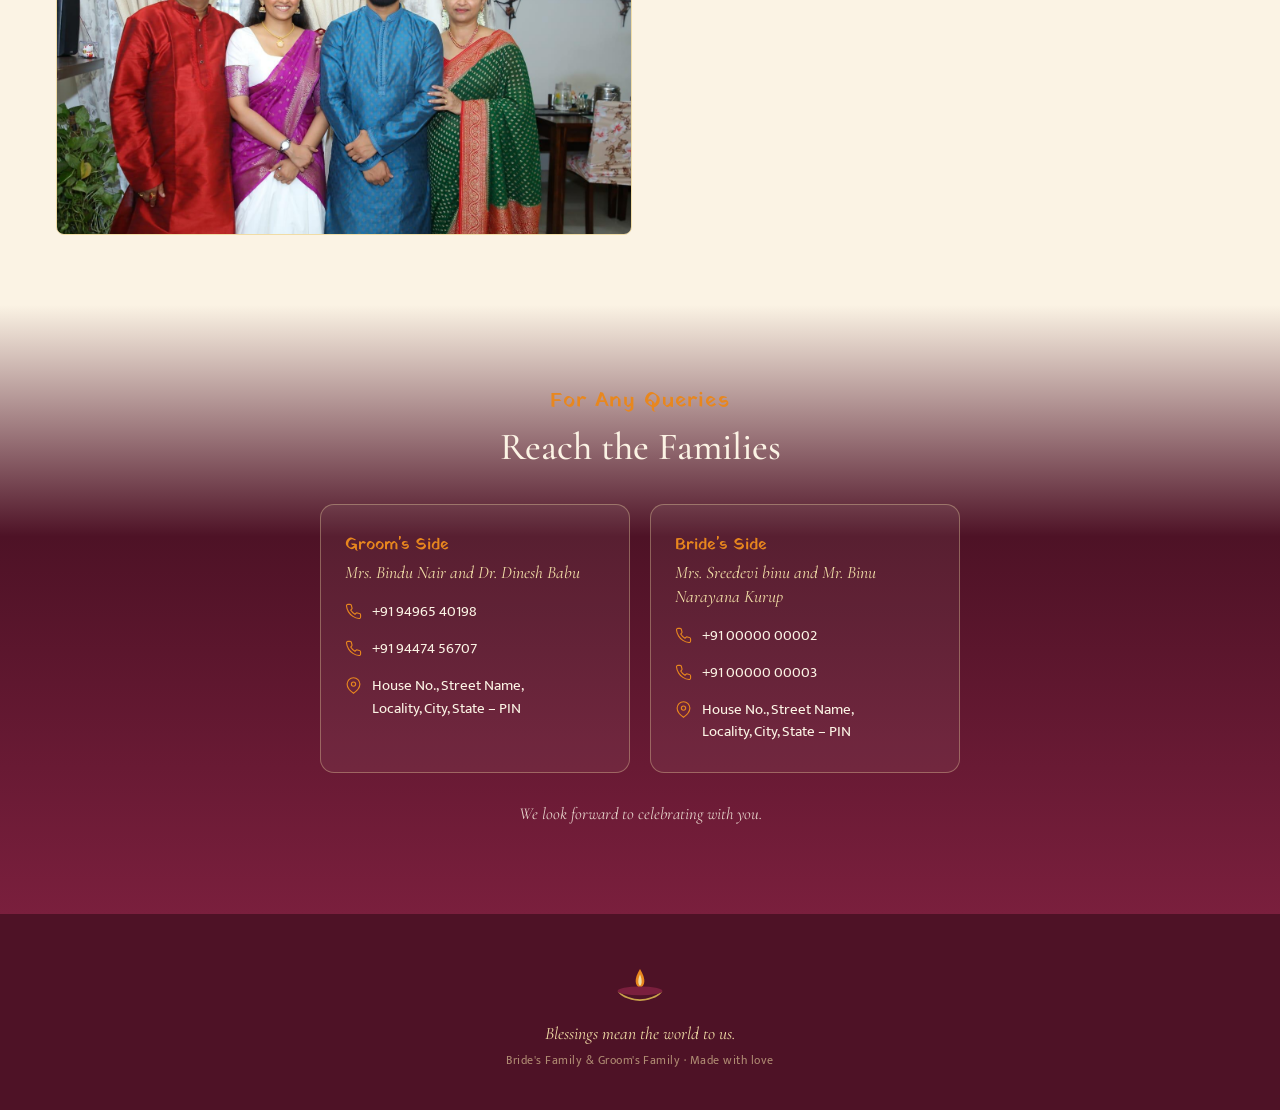
==== commit 95f850ea: "changd gallery section and animations" ====
--- a/index.html
+++ b/index.html
@@ -239,7 +239,7 @@
   const els = document.querySelectorAll('.reveal');
   const io = new IntersectionObserver((entries)=>{
     entries.forEach(e=>{ if(e.isIntersecting){ e.target.classList.add('in'); io.unobserve(e.target);} });
-  }, {threshold:.15});
+  }, {threshold:.05});
   els.forEach(el=>io.observe(el));
 </script>
 </body>
--- a/styles.css
+++ b/styles.css
@@ -165,9 +165,9 @@
 color:var(--maroon);
 }
 
-.parents{
+/* .parents{
     line-height: 0.5;
-}
+} */
 
 /* ---- framed portrait ---- */
 .portrait-frame{
@@ -244,13 +244,25 @@
 @media (max-width:560px){
 .event-cards{grid-template-columns:1fr; gap:18px;}
 }
-.event-card{
+/* .event-card{
 background:var(--ivory);
 border:1px solid var(--gold);
 border-radius:14px;
 padding:32px 24px;
 text-align:center;
 position:relative;
+} */
+
+.event-card{
+  background:var(--ivory);
+  border:1px solid var(--gold);
+  border-radius:14px;
+  padding:32px 24px;
+  text-align:center;
+  position:relative;
+
+  display:flex;
+  flex-direction:column;
 }
 .event-card::before{
 content:"";
@@ -267,8 +279,20 @@
 font-size:1.7rem;
 margin-bottom:10px;
 }
+/* .event-card .event-meta{
+font-size:.95rem;
+} */
+
 .event-card .event-meta{
-font-size:.95rem;
+  display:flex;
+  flex-direction:column;
+  flex:1;
+  font-size:.95rem;
+}
+
+.event-card .event-meta span{
+  display:block;
+  margin-bottom:8px;
 }
 .event-card .event-meta span{margin-bottom:4px;}
 .event-divider{
@@ -278,7 +302,7 @@
 font-size:1.6rem;
 }
 
-.event-card .map-btn{
+/* .event-card .map-btn{
   display:inline-flex;
   align-items:center;
   gap:6px;
@@ -294,6 +318,30 @@
   text-decoration:none;
   border:1px solid var(--maroon);
   transition:background .2s ease, color .2s ease;
+} */
+
+.event-card .map-btn{
+  display:inline-flex;
+  align-items:center;
+  justify-content:center;
+  gap:6px;
+
+  margin-top:20px;      /* pushes button to bottom */
+  align-self:center;    /* center button */
+
+  padding:8px 16px;
+  border-radius:20px;
+  background:var(--maroon);
+  color:var(--ivory);
+  font-family:'Mukta',sans-serif;
+  font-size:.82rem;
+  font-weight:600;
+  letter-spacing:.02em;
+  text-decoration:none;
+  border:1px solid var(--maroon);
+  transition:background .2s ease, color .2s ease;
+
+  white-space:nowrap;   /* keep "Get Directions" on one line */
 }
 .event-card .map-btn:hover{
   background:var(--marigold-deep);
@@ -313,7 +361,7 @@
 
 
 /* ================= GALLERY ================= */
-.gallery-grid{
+/* .gallery-grid{
 display:grid;
 grid-template-columns:repeat(3, 1fr);
 gap:12px;
@@ -371,6 +419,70 @@
   grid-column: span 1;
   grid-row: span 1;
   aspect-ratio: 1/1;
+} */
+
+/* ================= GALLERY ================= */
+.gallery {
+  max-width: 1200px; /* Expands the section space significantly */
+  width: 100%;
+  padding-left: 16px;  
+  padding-right: 16px;
+  margin: 0 auto;
+}
+
+.gallery-grid {
+  display: grid;
+  /* Creates 4 flexible columns on desktop to allow shapes to mix */
+  grid-template-columns: repeat(4, 1fr); 
+  grid-auto-flow: dense; /* CRITICAL: Fills in gaps horizontally so photos don't just stack downward */
+  gap: 16px;
+  margin-top: 34px;
+}
+
+.gallery-photo {
+  width: 100%;
+  height: 100%;
+  object-fit: cover;
+  border-radius: 8px;
+  display: block;
+  border: 1px solid var(--gold-light);
+  aspect-ratio: 1 / 1; /* Default for normal square photos */
+}
+
+/* --- Custom Dimension Overrides --- */
+
+.gallery-photo.wide {
+  grid-column: span 2;
+  aspect-ratio: 16 / 9; /* Stays wide */
+}
+
+.gallery-photo.tall {
+  grid-row: span 2;
+  aspect-ratio: 3 / 4; /* Stays tall */
+}
+
+.gallery-photo.big {
+  grid-column: span 2;
+  grid-row: span 2;
+  aspect-ratio: 1 / 1; /* Stays a massive square */
+}
+
+/* --- Mobile Responsiveness --- */
+@media (max-width: 768px) {
+  .gallery-grid {
+    grid-template-columns: repeat(2, 1fr); /* Drops to 2 columns on mobile so things don't get squished */
+    gap: 10px;
+  }
+  
+  /* Adjust custom sizes slightly for smaller screens so they look proportional */
+  .gallery-photo.wide,
+  .gallery-photo.big {
+    grid-column: span 2;
+  }
+  
+  .gallery-photo.tall {
+    grid-row: span 2;
+  }
 }
 
 
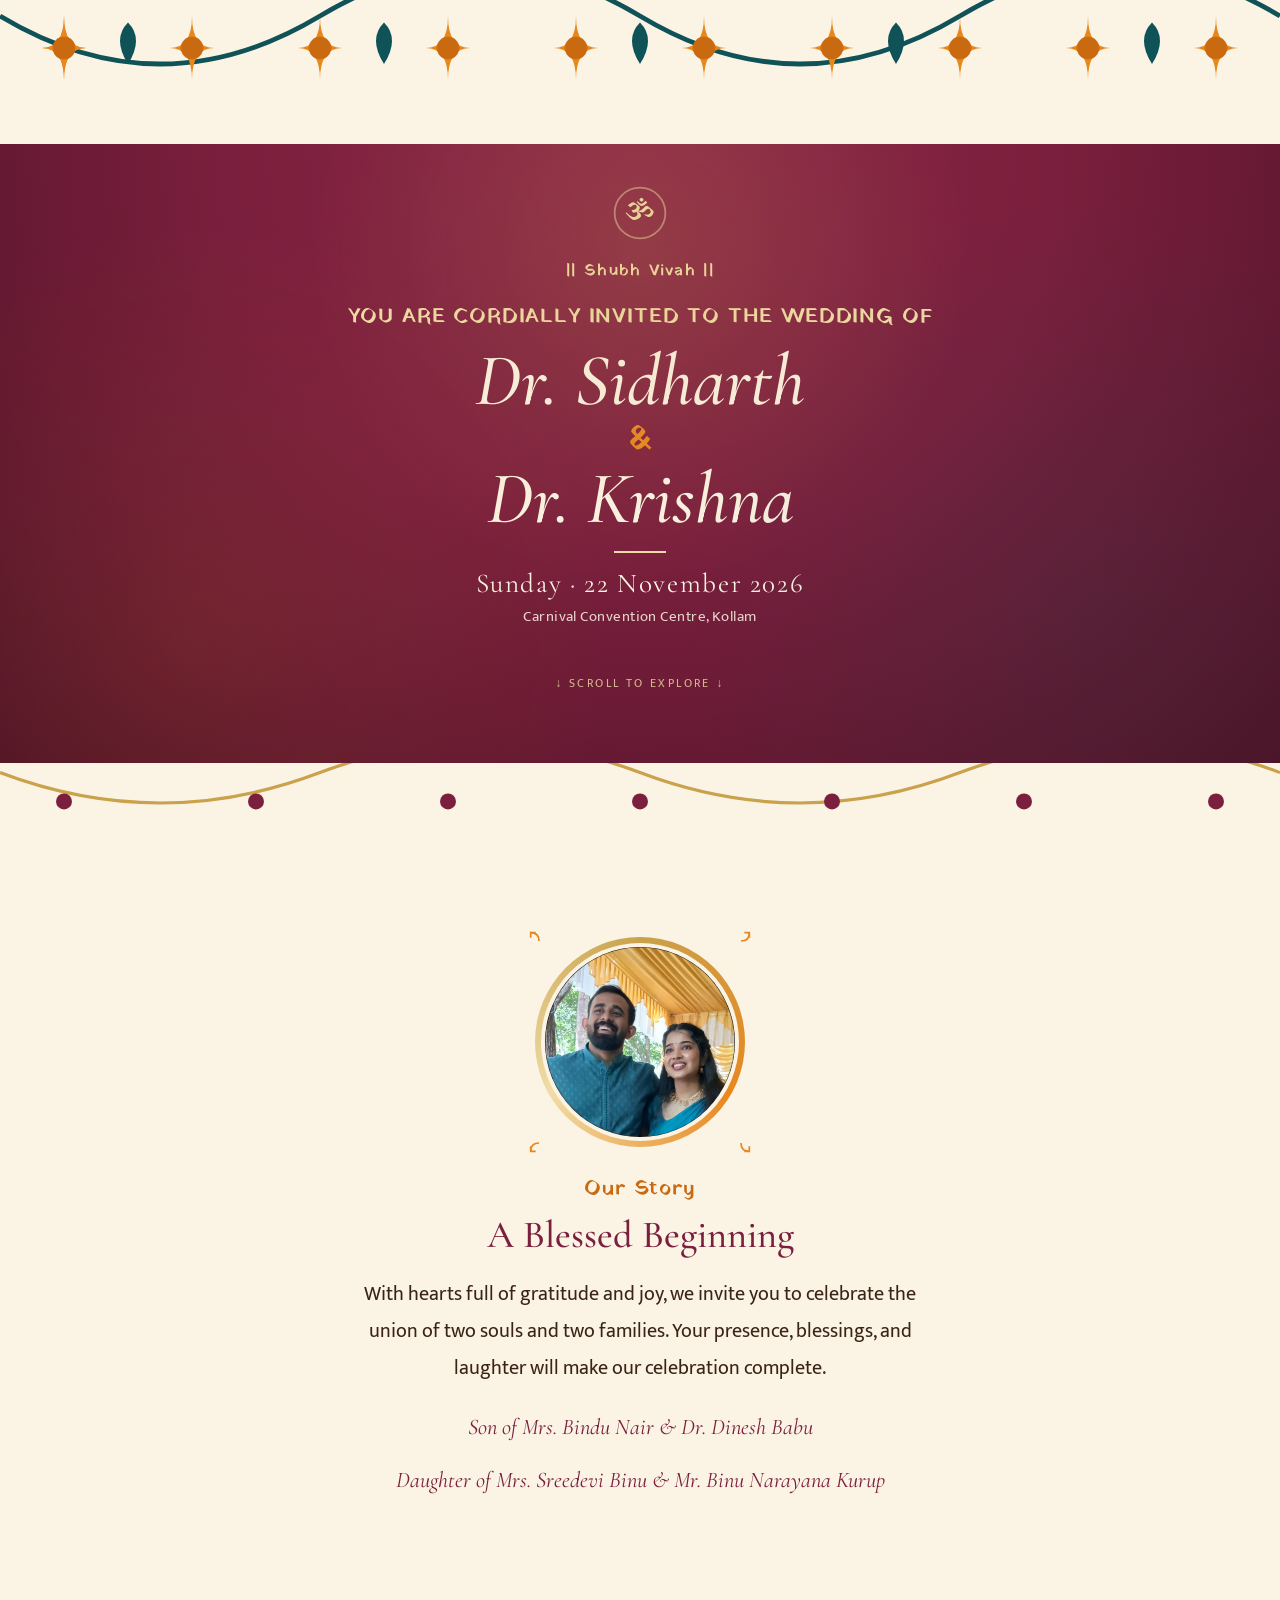
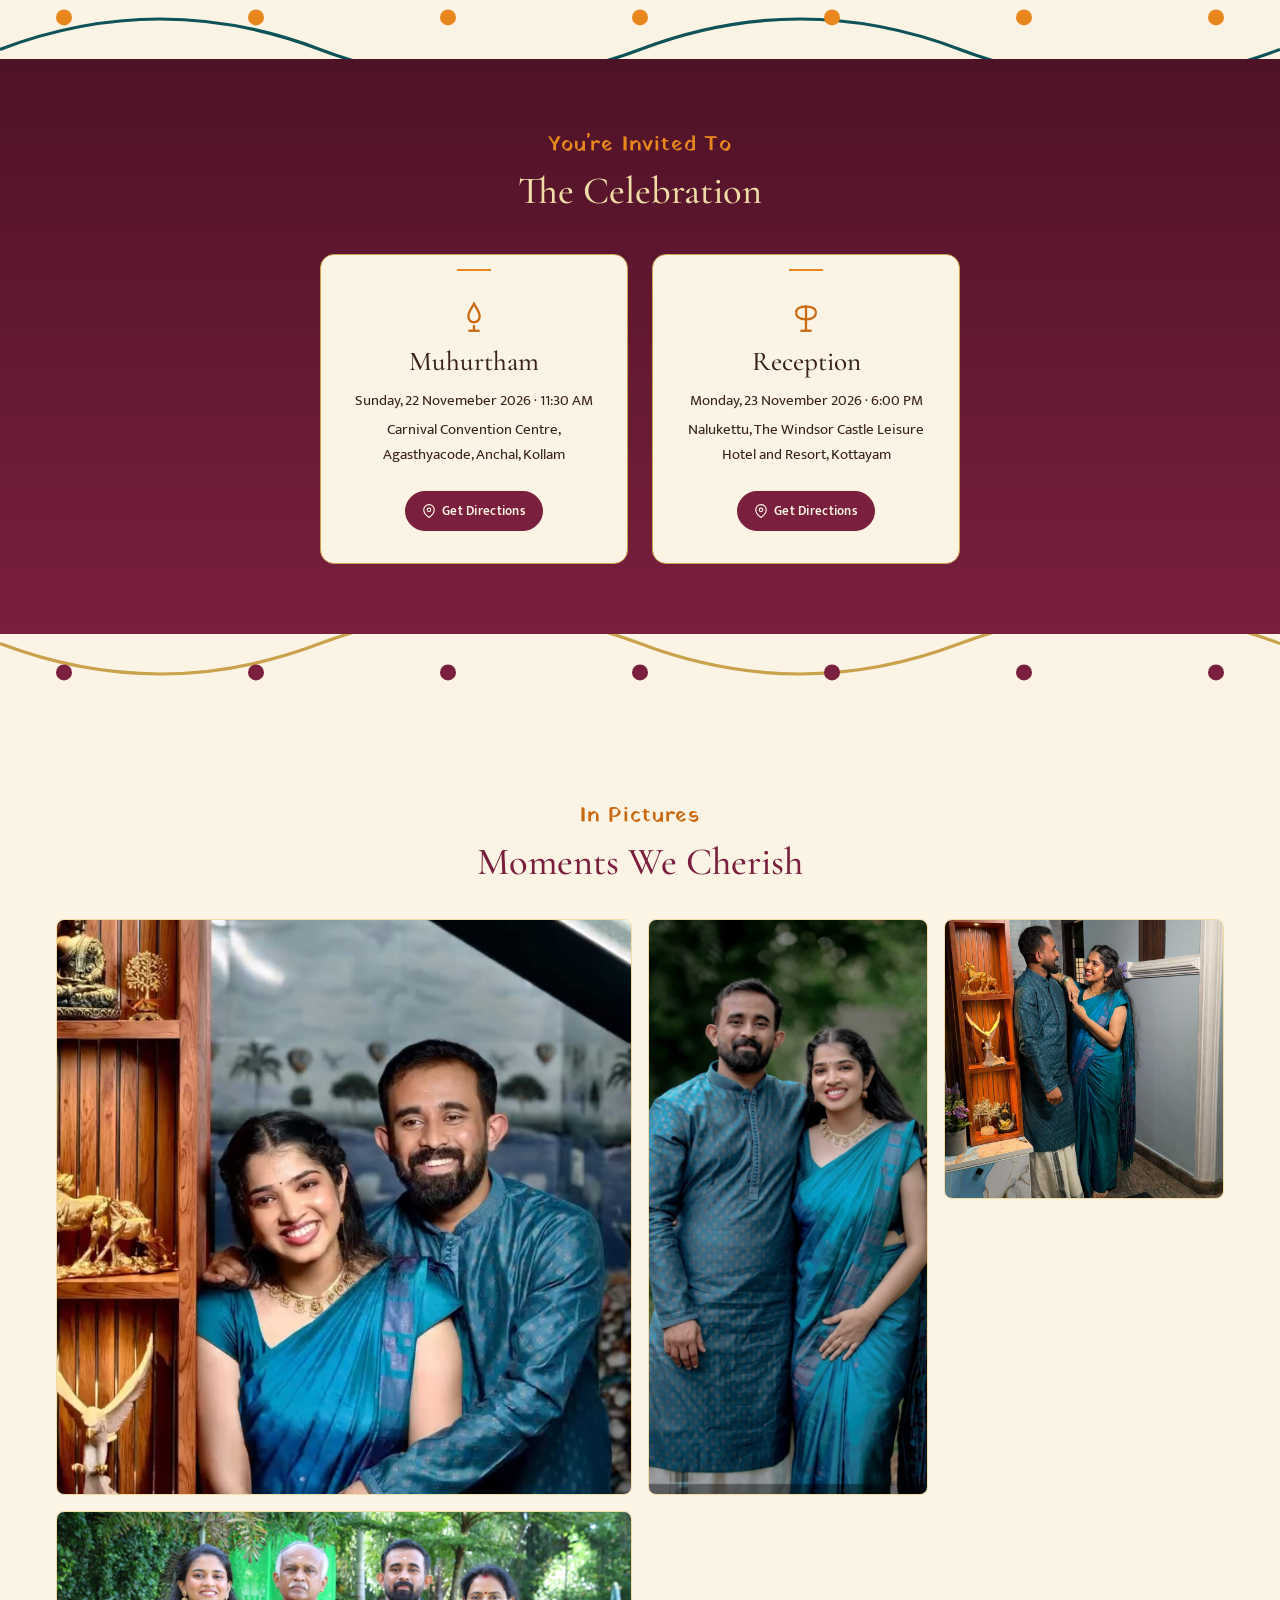
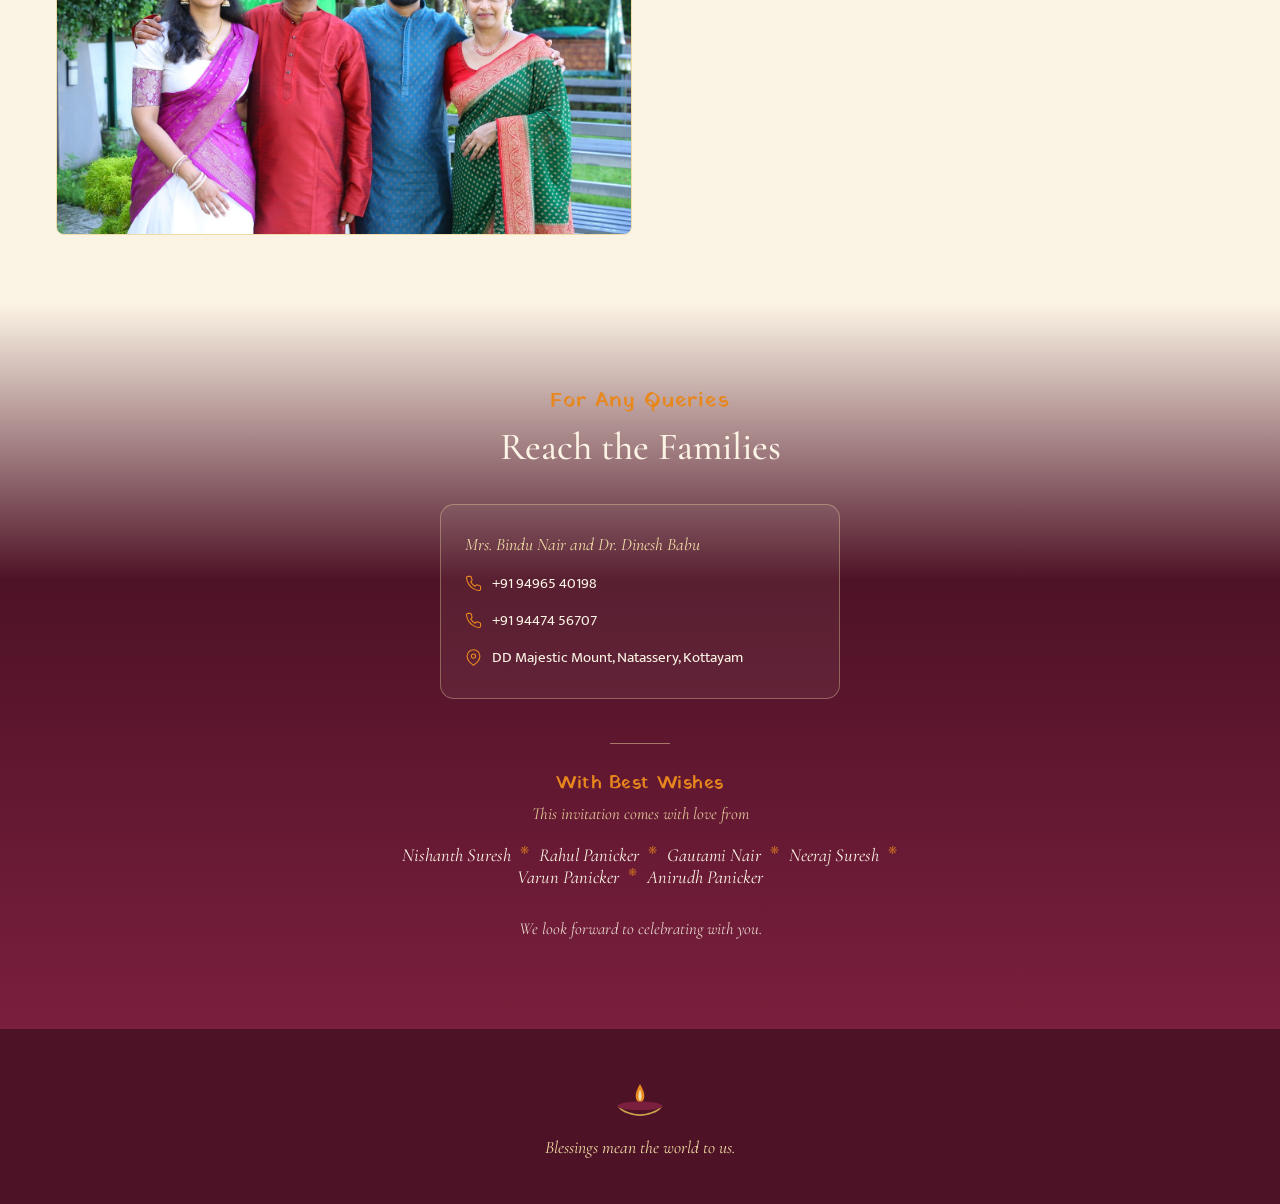
==== commit efce8abe: "added cousins names" ====
--- a/index.html
+++ b/index.html
@@ -167,7 +167,7 @@
   <div class="gallery-grid">
     <img class="gallery-photo big" src="images/pic_1.jpeg" alt="">
     <img class="gallery-photo tall" src="images/pic_2.jpeg" alt="">
-    <img class="gallery-photo wide" src="images/pic_3.jpeg" alt="">
+    <img class="gallery-photo wide" src="images/fam_photo.jpg" alt="">
     <img class="gallery-photo" src="images/pic_5.jpeg" alt="">
   </div>
 </section>
@@ -180,7 +180,7 @@
     <div class="eyebrow">For Any Queries</div>
     <h2 class="display" style="font-size:clamp(1.8rem,4vw,2.4rem); margin:8px 0 0;">Reach the Families</h2>
   </div>
-  <div class="contact-grid">
+  <!-- <div class="contact-grid">
     <div class="contact-card">
       <div class="side-label">Groom's Side</div>
       <div class="side-names">Mrs. Bindu Nair and Dr. Dinesh Babu</div>
@@ -192,6 +192,7 @@
         <svg viewBox="0 0 24 24" fill="none" stroke-width="1.6"><path d="M22 16.92v3a2 2 0 0 1-2.18 2 19.8 19.8 0 0 1-8.63-3.07 19.5 19.5 0 0 1-6-6 19.8 19.8 0 0 1-3.07-8.67A2 2 0 0 1 4.11 2h3a2 2 0 0 1 2 1.72c.13.96.36 1.9.68 2.81a2 2 0 0 1-.45 2.11L8.09 9.91a16 16 0 0 0 6 6l1.27-1.27a2 2 0 0 1 2.11-.45c.91.32 1.85.55 2.81.68A2 2 0 0 1 22 16.92z"/></svg>
         <span>+91 94474 56707</span>
       </div>
+      
       
       <div class="contact-line">
         <svg viewBox="0 0 24 24" fill="none" stroke-width="1.6"><path d="M21 10c0 7-9 13-9 13s-9-6-9-13a9 9 0 0 1 18 0z"/><circle cx="12" cy="10" r="3"/></svg>
@@ -216,7 +217,42 @@
         <span>House No., Street Name,<br>Locality, City, State – PIN</span>
       </div>
     </div>
-  </div>
+  </div> -->
+
+  <div class="contact-grid single">
+  <div class="contact-card">
+    <!-- <div class="side-label">Groom's Side</div> -->
+    <div class="side-names">Mrs. Bindu Nair and Dr. Dinesh Babu</div>
+    <div class="contact-line">
+      <svg viewBox="0 0 24 24" fill="none" stroke-width="1.6"><path d="M22 16.92v3a2 2 0 0 1-2.18 2 19.8 19.8 0 0 1-8.63-3.07 19.5 19.5 0 0 1-6-6 19.8 19.8 0 0 1-3.07-8.67A2 2 0 0 1 4.11 2h3a2 2 0 0 1 2 1.72c.13.96.36 1.9.68 2.81a2 2 0 0 1-.45 2.11L8.09 9.91a16 16 0 0 0 6 6l1.27-1.27a2 2 0 0 1 2.11-.45c.91.32 1.85.55 2.81.68A2 2 0 0 1 22 16.92z"/></svg>
+      <span>+91 94965 40198 </span>
+    </div>
+    <div class="contact-line">
+      <svg viewBox="0 0 24 24" fill="none" stroke-width="1.6"><path d="M22 16.92v3a2 2 0 0 1-2.18 2 19.8 19.8 0 0 1-8.63-3.07 19.5 19.5 0 0 1-6-6 19.8 19.8 0 0 1-3.07-8.67A2 2 0 0 1 4.11 2h3a2 2 0 0 1 2 1.72c.13.96.36 1.9.68 2.81a2 2 0 0 1-.45 2.11L8.09 9.91a16 16 0 0 0 6 6l1.27-1.27a2 2 0 0 1 2.11-.45c.91.32 1.85.55 2.81.68A2 2 0 0 1 22 16.92z"/></svg>
+      <span>+91 94474 56707</span>
+    </div>
+    <div class="contact-line">
+      <svg viewBox="0 0 24 24" fill="none" stroke-width="1.6"><path d="M21 10c0 7-9 13-9 13s-9-6-9-13a9 9 0 0 1 18 0z"/><circle cx="12" cy="10" r="3"/></svg>
+      <span>DD Majestic Mount, Natassery, Kottayam</span>
+    </div>
+  </div>
+</div>
+
+<div class="wishes-block">
+  <div class="wishes-rule"></div>
+  <div class="wishes-title">With Best Wishes</div>
+  <div class="wishes-sub">This invitation comes with love from</div>
+  <div class="wishes-names">
+    <span>Nishanth Suresh</span>
+    <span>Rahul Panicker</span>
+    <span>Gautami Nair</span>
+    <span>Neeraj Suresh</span>
+    <span>Varun Panicker</span>
+    <span>Anirudh Panicker</span>
+    <!-- <span>Name Seven</span>
+    <span>Name Eight</span> -->
+  </div>
+</div>
   <div class="contact-note">We look forward to celebrating with you.</div>
 </section>
 
@@ -232,15 +268,32 @@
     <ellipse cx="50" cy="42" rx="35" ry="7" fill="#7A1F3D"/>
   </svg>
   <p>Blessings mean the world to us.</p>
-  <div class="fine">Bride's Family &amp; Groom's Family · Made with love</div>
+  <!-- <div class="fine">Bride's Family &amp; Groom's Family · Made with love</div> -->
 </footer>
 
-<script>
+<!-- <script>
   const els = document.querySelectorAll('.reveal');
   const io = new IntersectionObserver((entries)=>{
     entries.forEach(e=>{ if(e.isIntersecting){ e.target.classList.add('in'); io.unobserve(e.target);} });
   }, {threshold:.05});
   els.forEach(el=>io.observe(el));
+</script> -->
+
+<script>
+  const els = document.querySelectorAll('.reveal');
+  const io = new IntersectionObserver((entries) => {
+    entries.forEach(e => { 
+      if (e.isIntersecting) { 
+        // When scrolling into view, add the class to fade it in
+        e.target.classList.add('in'); 
+      } else {
+        // When scrolling out of view, remove the class so it can fade in again later
+        e.target.classList.remove('in'); 
+      }
+    });
+  }, { threshold: 0.05 }); // Kept low for mobile responsiveness!
+
+  els.forEach(el => io.observe(el));
 </script>
 </body>
 </html>
--- a/styles.css
+++ b/styles.css
@@ -543,6 +543,66 @@
 font-family:'Cormorant Garamond',serif; font-style:italic; font-size:1.05rem;
 }
 
+/* single contact card, centered */
+.contact-grid.single{
+  grid-template-columns:1fr;
+  max-width:400px;
+}
+
+/* ================= WISHES BLOCK ================= */
+.wishes-block{
+  max-width:560px;
+  margin:44px auto 0;
+  text-align:center;
+}
+.wishes-rule{
+  width:60px; height:1px;
+  background:rgba(240,220,166,.5);
+  margin:0 auto 26px;
+}
+.wishes-title{
+  font-family:'Yatra One',cursive;
+  color:var(--marigold);
+  font-size:1.15rem;
+  letter-spacing:.03em;
+  margin-bottom:6px;
+}
+.wishes-sub{
+  font-family:'Cormorant Garamond',serif;
+  font-style:italic;
+  font-size:1.05rem;
+  color:var(--gold-light);
+  opacity:.9;
+  margin-bottom:20px;
+}
+.wishes-names{
+  display:flex;
+  flex-wrap:wrap;
+  justify-content:center;
+  align-items:center;
+  gap:0;
+}
+.wishes-names span{
+  font-family:'Cormorant Garamond',serif;
+  font-style:italic;
+  font-size:1.15rem;
+  color:var(--ivory);
+  padding:0 14px;
+  position:relative;
+}
+.wishes-names span:not(:last-child)::after{
+  content:"❋";
+  position:absolute;
+  right:-4px;
+  color:var(--marigold);
+  font-size:.7rem;
+  opacity:.7;
+  font-style:normal;
+}
+@media (max-width:480px){
+  .wishes-names span{padding:4px 10px;}
+}
+
 
 
 /* ================= FOOTER / DIYA ================= */
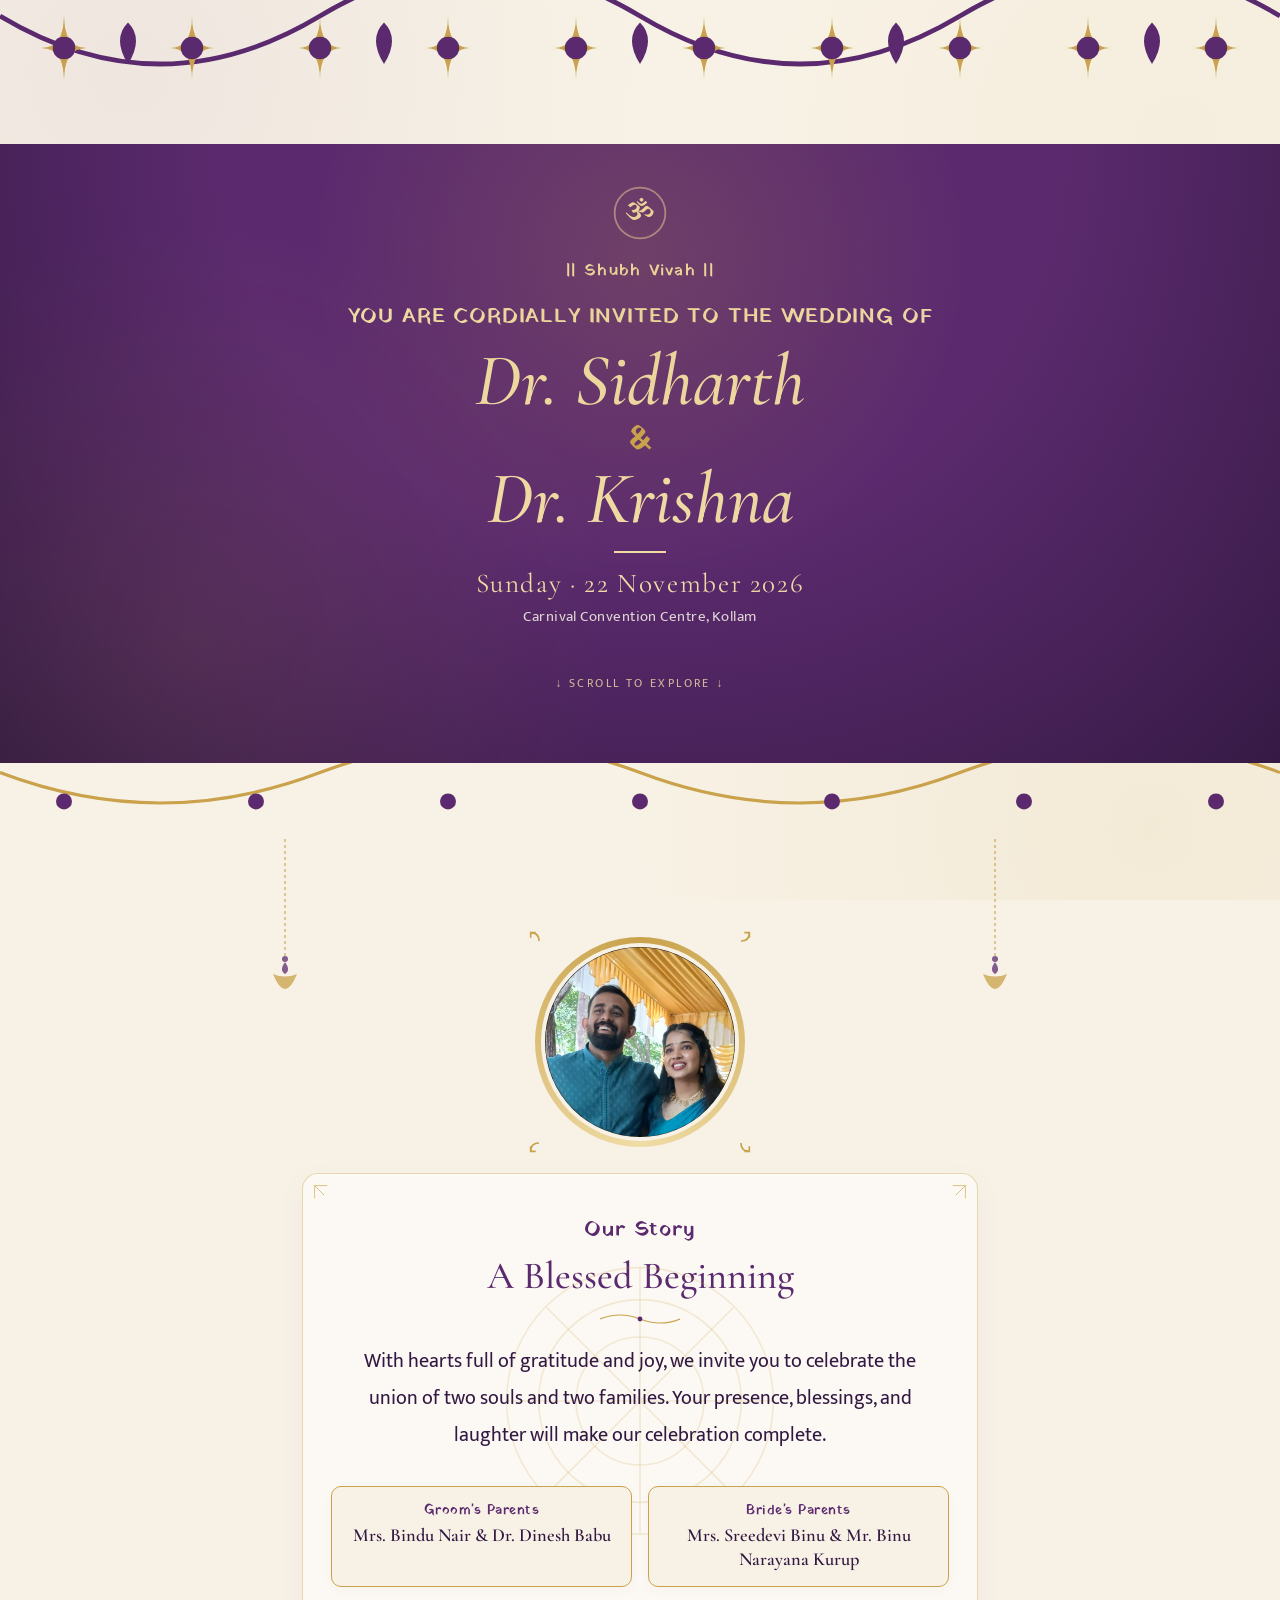
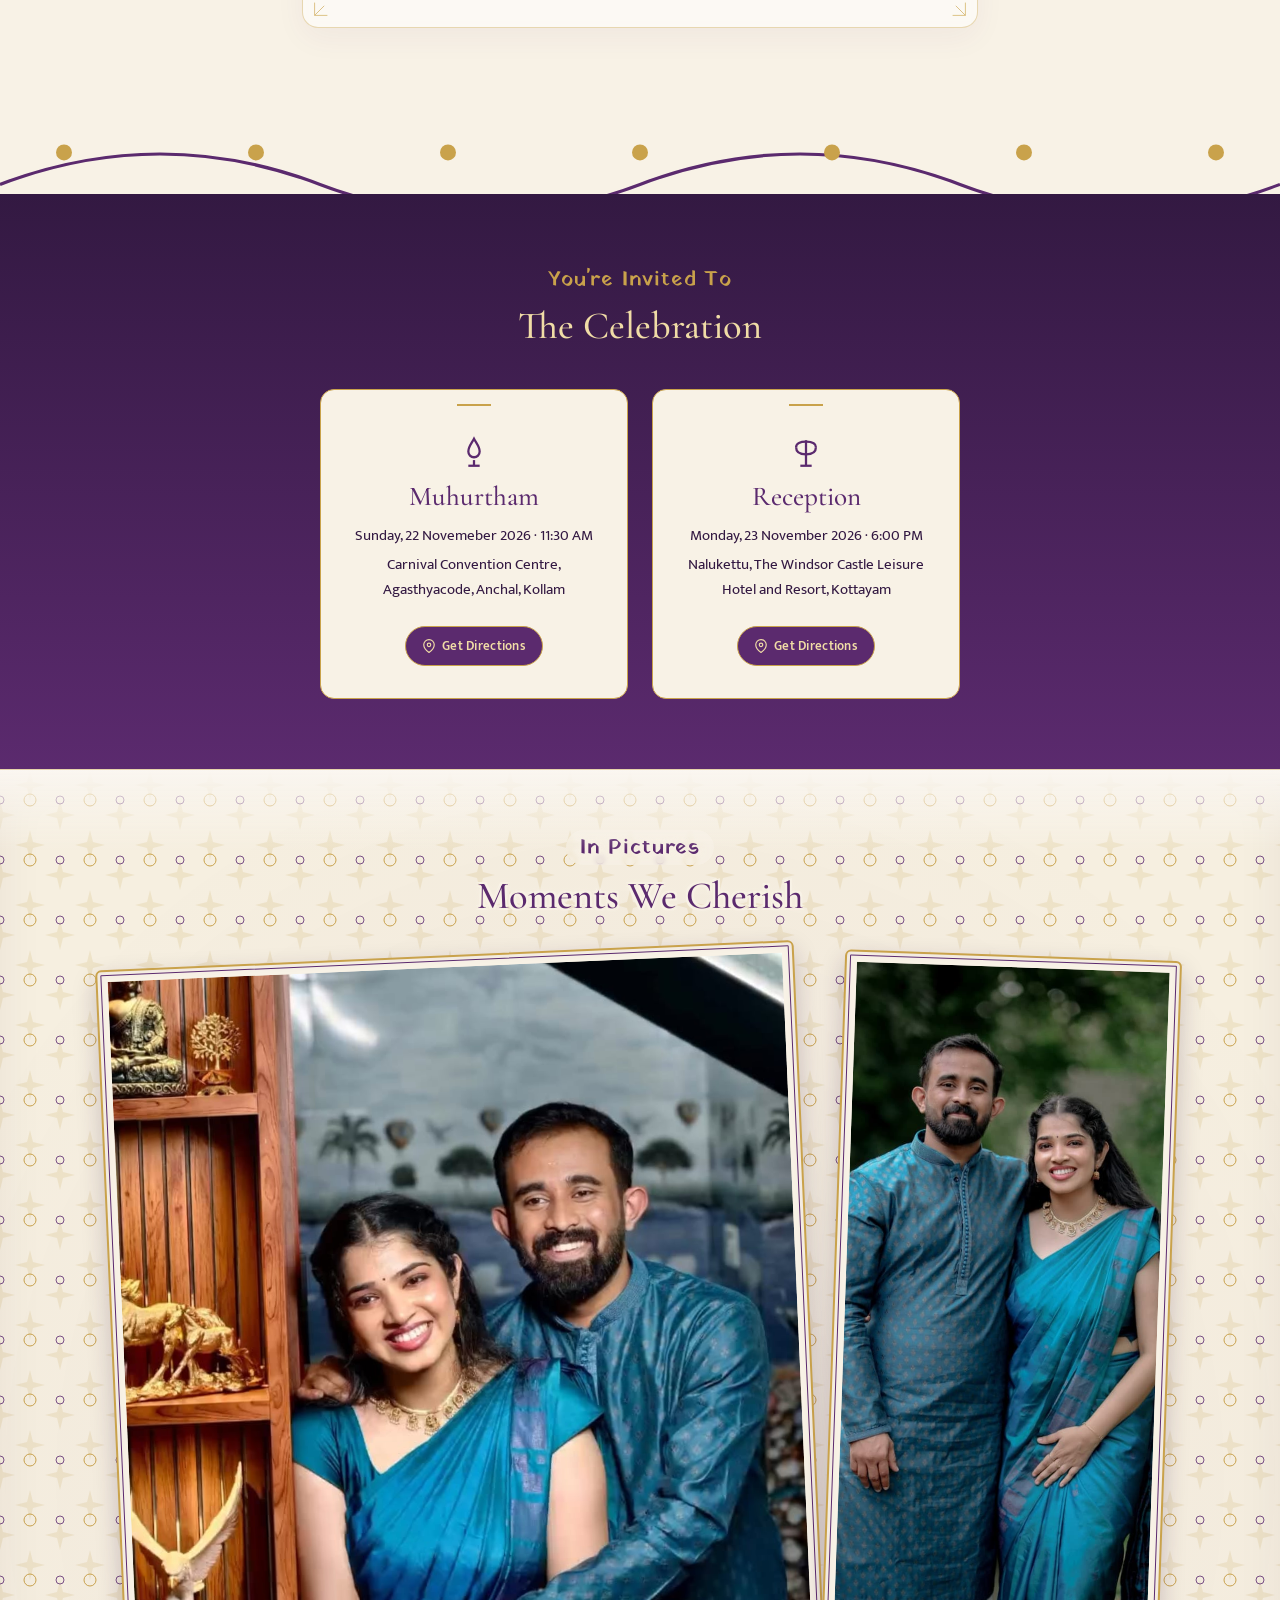
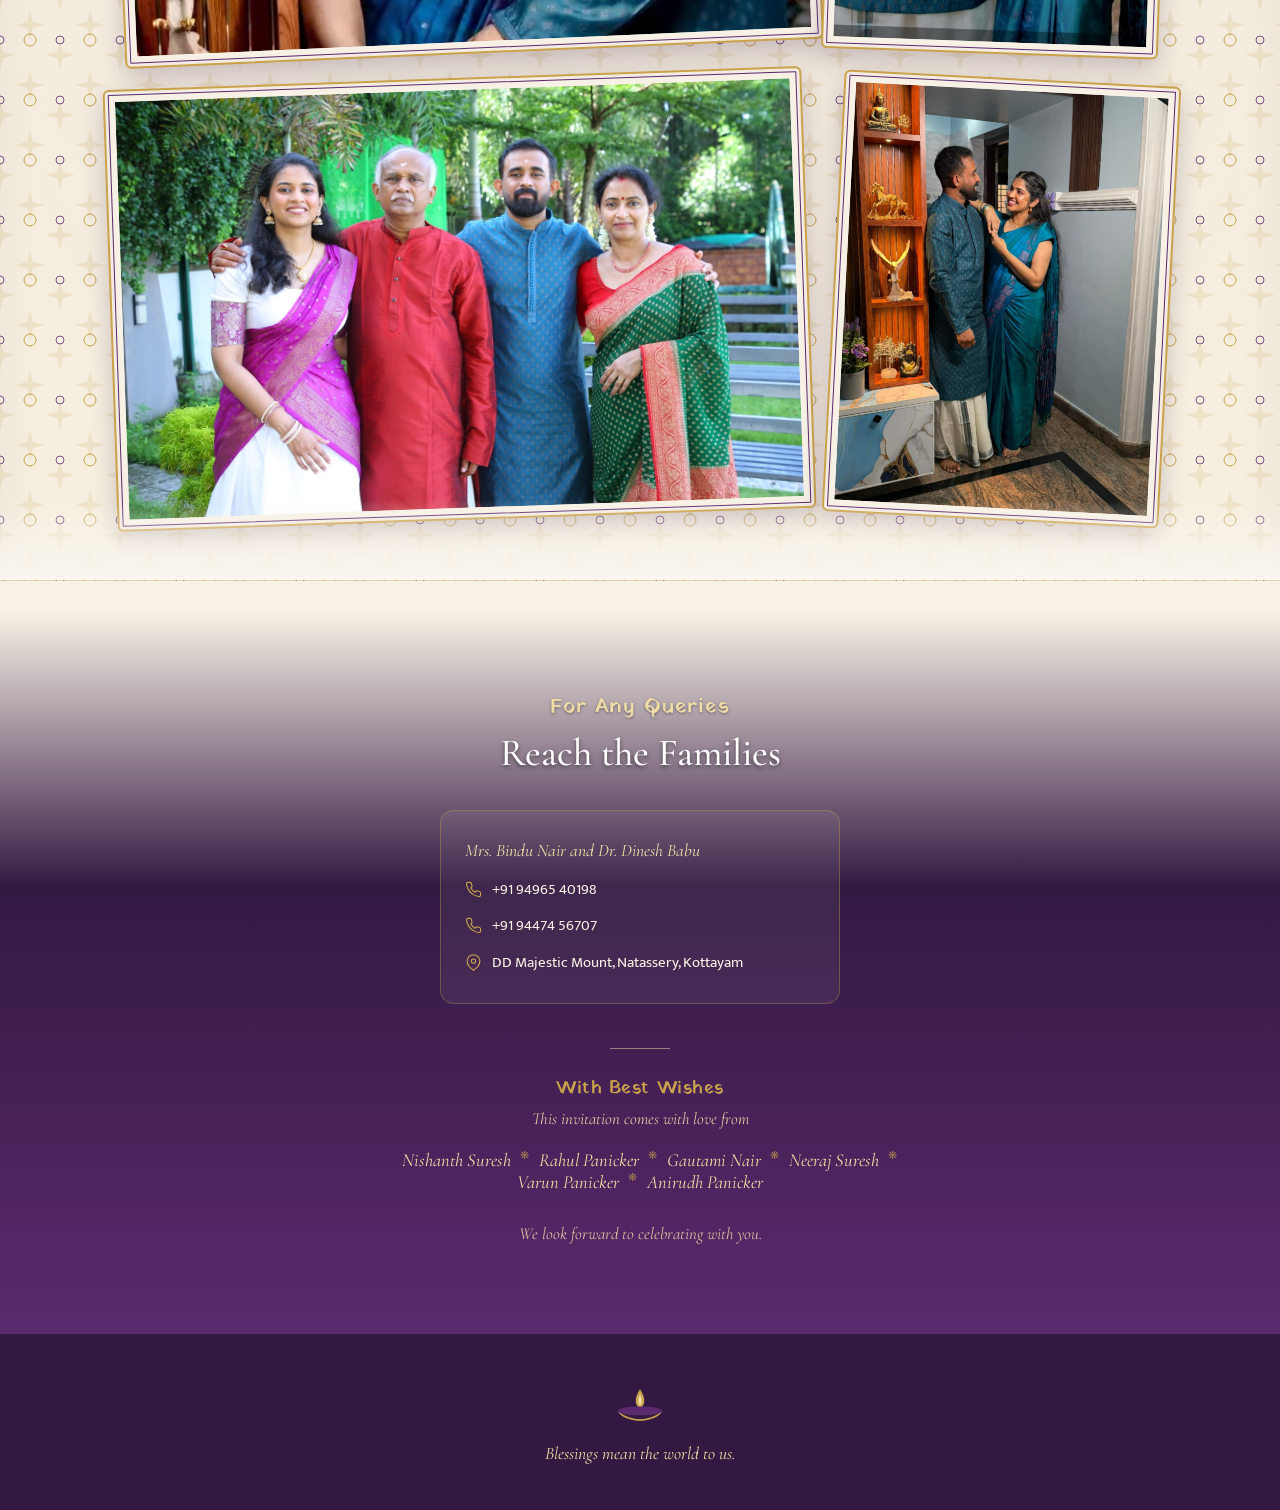
==== commit 68ed8471: "made some more desgin changes to welcome section" ====
--- a/index.html
+++ b/index.html
@@ -1,7 +1,7 @@
 <!DOCTYPE html>
 <html lang="en">
 <head>
-<link rel="stylesheet" href="styles.css">
+<link rel="stylesheet" href="styles_pg1.css">
 <meta charset="UTF-8">
 <meta name="viewport" content="width=device-width, initial-scale=1.0">
 <title>Wedding Invitation</title>
@@ -13,16 +13,16 @@
 <!-- ===== TORAN (top garland) ===== -->
 <div class="toran" aria-hidden="true">
   <svg viewBox="0 0 800 90" preserveAspectRatio="none">
-    <path d="M0,10 Q100,70 200,10 T400,10 T600,10 T800,10" fill="none" stroke="#0F5257" stroke-width="3"/>
+    <path d="M0,10 Q100,70 200,10 T400,10 T600,10 T800,10" fill="none" stroke="#5B2A6E" stroke-width="3"/>
     <g>
       <!-- repeated marigold + leaf units -->
       <g id="unit">
-        <path class="marigold" d="M40,10 q0,20 -14,20 q14,0 14,20 q0,-20 14,-20 q-14,0 -14,-20" fill="#E8871E"/>
-        <circle class="marigold" cx="40" cy="30" r="7" fill="#C96A10"/>
+        <path class="marigold" d="M40,10 q0,20 -14,20 q14,0 14,20 q0,-20 14,-20 q-14,0 -14,-20" fill="#C9A24B"/>
+        <circle class="marigold" cx="40" cy="30" r="7" fill="#5B2A6E"/>
       </g>
     </g>
     <!-- instances across width -->
-    <g fill="#E8871E">
+    <g fill="#C9A24B">
       <use href="#unit" x="0"/>
       <use href="#unit" x="80"/>
       <use href="#unit" x="160"/>
@@ -35,7 +35,7 @@
       <use href="#unit" x="720"/>
     </g>
     <!-- mango leaves between -->
-    <g fill="#0F5257">
+    <g fill="#5B2A6E">
       <path d="M80,14 q10,10 0,26 q-10,-16 0,-26" />
       <path d="M240,14 q10,10 0,26 q-10,-16 0,-26" />
       <path d="M400,14 q10,10 0,26 q-10,-16 0,-26" />
@@ -70,19 +70,35 @@
 <div class="toran" aria-hidden="true">
   <svg viewBox="0 0 800 60" preserveAspectRatio="none">
     <path d="M0,6 Q100,44 200,6 T400,6 T600,6 T800,6" fill="none" stroke="#C9A24B" stroke-width="2"/>
-    <g fill="#7A1F3D">
+    <g fill="#5B2A6E">
       <circle cx="40" cy="24" r="5"/><circle cx="160" cy="24" r="5"/><circle cx="280" cy="24" r="5"/>
       <circle cx="400" cy="24" r="5"/><circle cx="520" cy="24" r="5"/><circle cx="640" cy="24" r="5"/><circle cx="760" cy="24" r="5"/>
     </g>
   </svg>
 </div>
 
-<!-- ===== WELCOME ===== -->
+<!-- ===== WELCOME SECTION WITH DECORATIONS ===== -->
 <section class="section welcome reveal">
-      <div class="portrait-frame">
+  
+  <!-- Left & Right Hanging Lamp Background Decorations -->
+  <svg class="hanging-lamp left" viewBox="0 0 40 180" aria-hidden="true">
+    <line x1="20" y1="0" x2="20" y2="120" stroke="#C9A24B" stroke-width="1.5" stroke-dasharray="3,3"/>
+    <circle cx="20" cy="120" r="3" fill="#5B2A6E"/>
+    <path d="M8,135 Q20,165 32,135 Q20,140 8,135 Z" fill="#C9A24B"/>
+    <path d="M20,123 C15,130 17,133 20,135 C23,133 25,130 20,123 Z" fill="#5B2A6E"/>
+  </svg>
+
+  <svg class="hanging-lamp right" viewBox="0 0 40 180" aria-hidden="true">
+    <line x1="20" y1="0" x2="20" y2="120" stroke="#C9A24B" stroke-width="1.5" stroke-dasharray="3,3"/>
+    <circle cx="20" cy="120" r="3" fill="#5B2A6E"/>
+    <path d="M8,135 Q20,165 32,135 Q20,140 8,135 Z" fill="#C9A24B"/>
+    <path d="M20,123 C15,130 17,133 20,135 C23,133 25,130 20,123 Z" fill="#5B2A6E"/>
+  </svg>
+
+  <!-- Portrait Frame -->
+  <div class="portrait-frame">
     <div class="ring">
       <div class="ring-inner">
-        <!-- Replace the div below with: <img class="photo" src="your-photo.jpg" alt="The couple"> -->
         <img class="photo" src="images/portrait.jpeg" alt="The couple" style="object-position: 50% 60%;">
       </div>
     </div>
@@ -92,23 +108,49 @@
     <svg class="corner br" viewBox="0 0 24 24" fill="none" stroke="currentColor" stroke-width="2"><path d="M2 8V2h6"/><path d="M2 2q10 0 10 10"/></svg>
   </div>
 
-  <div class="eyebrow">Our Story</div>
-  <h2 class="display" style="font-size:clamp(1.8rem,4vw,2.4rem); color:var(--maroon); margin:8px 0 0;">A Blessed Beginning</h2>
-  <p>
-    With hearts full of gratitude and joy, we invite you to celebrate the union of two souls
-    and two families. Your presence, blessings, and laughter will make our celebration complete.
+  <!-- Decorated Content Card -->
+  <div class="welcome-card">
+    <div class="welcome-mandala-bg" aria-hidden="true"></div>
     
-  </p>
-  <!-- <div class="families">Son of Mrs. Bindu Nair &amp;  Dr. Dinesh Babu &nbsp;·&nbsp; Daughter of Mrs. Sreedevi Binu &amp; Mr. Binu Narayana Kurup</div> -->
-   <div class="families parents">Son of Mrs. Bindu Nair &amp;  Dr. Dinesh Babu</div>
-   <div class="families parents">Daughter of Mrs. Sreedevi Binu &amp; Mr. Binu Narayana Kurup</div>
-
-</section>
-
+    <!-- Decorative Corner Accents -->
+    <svg class="welcome-corner tl" viewBox="0 0 30 30" fill="none" stroke="#C9A24B"><path d="M2,18 V2 H18 M2,2 L14,14"/></svg>
+    <svg class="welcome-corner tr" viewBox="0 0 30 30" fill="none" stroke="#C9A24B"><path d="M28,18 V2 H12 M28,2 L16,14"/></svg>
+    <svg class="welcome-corner bl" viewBox="0 0 30 30" fill="none" stroke="#C9A24B"><path d="M2,12 V28 H18 M2,28 L14,16"/></svg>
+    <svg class="welcome-corner br" viewBox="0 0 30 30" fill="none" stroke="#C9A24B"><path d="M28,12 V28 H12 M28,28 L16,16"/></svg>
+
+    <div class="eyebrow">Our Story</div>
+    <h2 class="display" style="font-size:clamp(1.8rem,4vw,2.4rem); margin:8px 0 0;">A Blessed Beginning</h2>
+    
+    <div class="welcome-divider">
+      <svg viewBox="0 0 100 20" class="ornament-svg">
+        <path d="M0,10 Q25,0 50,10 Q75,20 100,10" fill="none" stroke="var(--gold)" stroke-width="1.5"/>
+        <circle cx="50" cy="10" r="3" fill="var(--maroon)"/>
+      </svg>
+    </div>
+
+    <p>
+      With hearts full of gratitude and joy, we invite you to celebrate the union of two souls
+      and two families. Your presence, blessings, and laughter will make our celebration complete.
+    </p>
+
+    <div class="family-badges">
+      <div class="family-card">
+        <span class="relation">Groom's Parents</span>
+        <div class="names">Mrs. Bindu Nair &amp; Dr. Dinesh Babu</div>
+      </div>
+      <div class="family-card">
+        <span class="relation">Bride's Parents</span>
+        <div class="names">Mrs. Sreedevi Binu &amp; Mr. Binu Narayana Kurup</div>
+      </div>
+    </div>
+  </div>
+</section>
+
+<!-- Garland bottom of welcome section -->
 <div class="toran" aria-hidden="true">
   <svg viewBox="0 0 800 60" preserveAspectRatio="none">
-    <path d="M0,54 Q100,16 200,54 T400,54 T600,54 T800,54" fill="none" stroke="#0F5257" stroke-width="2"/>
-    <g fill="#E8871E">
+    <path d="M0,54 Q100,16 200,54 T400,54 T600,54 T800,54" fill="none" stroke="#5B2A6E" stroke-width="2"/>
+    <g fill="#C9A24B">
       <circle cx="40" cy="34" r="5"/><circle cx="160" cy="34" r="5"/><circle cx="280" cy="34" r="5"/>
       <circle cx="400" cy="34" r="5"/><circle cx="520" cy="34" r="5"/><circle cx="640" cy="34" r="5"/><circle cx="760" cy="34" r="5"/>
     </g>
@@ -118,7 +160,7 @@
 <!-- ===== EVENTS ===== -->
 <section class="section timeline-wrap reveal" style="padding-top:70px; max-width:none;">
   <div class="eyebrow">You're Invited To</div>
-  <h2 class="display" style="font-size:clamp(1.8rem,4vw,2.4rem); color:var(--maroon); margin:8px 0 0;">The Celebration</h2>
+  <h2 class="display" style="font-size:clamp(1.8rem,4vw,2.4rem); margin:8px 0 0;">The Celebration</h2>
  
   <div class="event-cards">
     <div class="event-card">
@@ -147,23 +189,11 @@
     </div>
   </div>
 </section>
- 
-<div class="toran" aria-hidden="true">
-  <svg viewBox="0 0 800 60" preserveAspectRatio="none">
-    <path d="M0,6 Q100,44 200,6 T400,6 T600,6 T800,6" fill="none" stroke="#C9A24B" stroke-width="2"/>
-    <g fill="#7A1F3D">
-      <circle cx="40" cy="24" r="5"/><circle cx="160" cy="24" r="5"/><circle cx="280" cy="24" r="5"/>
-      <circle cx="400" cy="24" r="5"/><circle cx="520" cy="24" r="5"/><circle cx="640" cy="24" r="5"/><circle cx="760" cy="24" r="5"/>
-    </g>
-  </svg>
-</div>
-
-
 
 <!-- ===== GALLERY ===== -->
 <section class="section gallery reveal">
   <div class="eyebrow">In Pictures</div>
-  <h2 class="display" style="font-size:clamp(1.8rem,4vw,2.4rem); color:var(--maroon); margin:8px 0 0;">Moments We Cherish</h2>
+  <h2 class="display" style="font-size:clamp(1.8rem,4vw,2.4rem); margin:8px 0 0;">Moments We Cherish</h2>
   <div class="gallery-grid">
     <img class="gallery-photo big" src="images/pic_1.jpeg" alt="">
     <img class="gallery-photo tall" src="images/pic_2.jpeg" alt="">
@@ -172,17 +202,15 @@
   </div>
 </section>
 
-
-
 <!-- ===== CONTACT ===== -->
 <section class="contact-wrap reveal">
   <div style="text-align:center;">
-    <div class="eyebrow">For Any Queries</div>
-    <h2 class="display" style="font-size:clamp(1.8rem,4vw,2.4rem); margin:8px 0 0;">Reach the Families</h2>
-  </div>
-  <!-- <div class="contact-grid">
+    <div class="eyebrow" style="color: #F0DCA6; text-shadow: 0 1px 3px rgba(0,0,0,0.4); font-weight: 500;">For Any Queries</div>
+    <h2 class="display" style="font-size:clamp(1.8rem,4vw,2.4rem); margin:8px 0 0; color: #FFFFFF; text-shadow: 0 2px 4px rgba(0,0,0,0.5);">Reach the Families</h2>
+  </div>
+
+  <div class="contact-grid single">
     <div class="contact-card">
-      <div class="side-label">Groom's Side</div>
       <div class="side-names">Mrs. Bindu Nair and Dr. Dinesh Babu</div>
       <div class="contact-line">
         <svg viewBox="0 0 24 24" fill="none" stroke-width="1.6"><path d="M22 16.92v3a2 2 0 0 1-2.18 2 19.8 19.8 0 0 1-8.63-3.07 19.5 19.5 0 0 1-6-6 19.8 19.8 0 0 1-3.07-8.67A2 2 0 0 1 4.11 2h3a2 2 0 0 1 2 1.72c.13.96.36 1.9.68 2.81a2 2 0 0 1-.45 2.11L8.09 9.91a16 16 0 0 0 6 6l1.27-1.27a2 2 0 0 1 2.11-.45c.91.32 1.85.55 2.81.68A2 2 0 0 1 22 16.92z"/></svg>
@@ -192,108 +220,55 @@
         <svg viewBox="0 0 24 24" fill="none" stroke-width="1.6"><path d="M22 16.92v3a2 2 0 0 1-2.18 2 19.8 19.8 0 0 1-8.63-3.07 19.5 19.5 0 0 1-6-6 19.8 19.8 0 0 1-3.07-8.67A2 2 0 0 1 4.11 2h3a2 2 0 0 1 2 1.72c.13.96.36 1.9.68 2.81a2 2 0 0 1-.45 2.11L8.09 9.91a16 16 0 0 0 6 6l1.27-1.27a2 2 0 0 1 2.11-.45c.91.32 1.85.55 2.81.68A2 2 0 0 1 22 16.92z"/></svg>
         <span>+91 94474 56707</span>
       </div>
-      
-      
       <div class="contact-line">
         <svg viewBox="0 0 24 24" fill="none" stroke-width="1.6"><path d="M21 10c0 7-9 13-9 13s-9-6-9-13a9 9 0 0 1 18 0z"/><circle cx="12" cy="10" r="3"/></svg>
-        <span>House No., Street Name,<br>Locality, City, State – PIN</span>
-      </div>
-    </div>
- 
-    <div class="contact-card">
-      <div class="side-label">Bride's Side</div>
-      <div class="side-names">Mrs. Sreedevi binu and Mr. Binu Narayana Kurup</div>
-      <div class="contact-line">
-        <svg viewBox="0 0 24 24" fill="none" stroke-width="1.6"><path d="M22 16.92v3a2 2 0 0 1-2.18 2 19.8 19.8 0 0 1-8.63-3.07 19.5 19.5 0 0 1-6-6 19.8 19.8 0 0 1-3.07-8.67A2 2 0 0 1 4.11 2h3a2 2 0 0 1 2 1.72c.13.96.36 1.9.68 2.81a2 2 0 0 1-.45 2.11L8.09 9.91a16 16 0 0 0 6 6l1.27-1.27a2 2 0 0 1 2.11-.45c.91.32 1.85.55 2.81.68A2 2 0 0 1 22 16.92z"/></svg>
-        <span>+91 00000 00002 </span>
-      </div>
-      <div class="contact-line">
-        <svg viewBox="0 0 24 24" fill="none" stroke-width="1.6"><path d="M22 16.92v3a2 2 0 0 1-2.18 2 19.8 19.8 0 0 1-8.63-3.07 19.5 19.5 0 0 1-6-6 19.8 19.8 0 0 1-3.07-8.67A2 2 0 0 1 4.11 2h3a2 2 0 0 1 2 1.72c.13.96.36 1.9.68 2.81a2 2 0 0 1-.45 2.11L8.09 9.91a16 16 0 0 0 6 6l1.27-1.27a2 2 0 0 1 2.11-.45c.91.32 1.85.55 2.81.68A2 2 0 0 1 22 16.92z"/></svg>
-        <span>+91 00000 00003</span>
-      </div>
-      
-      <div class="contact-line">
-        <svg viewBox="0 0 24 24" fill="none" stroke-width="1.6"><path d="M21 10c0 7-9 13-9 13s-9-6-9-13a9 9 0 0 1 18 0z"/><circle cx="12" cy="10" r="3"/></svg>
-        <span>House No., Street Name,<br>Locality, City, State – PIN</span>
-      </div>
-    </div>
-  </div> -->
-
-  <div class="contact-grid single">
-  <div class="contact-card">
-    <!-- <div class="side-label">Groom's Side</div> -->
-    <div class="side-names">Mrs. Bindu Nair and Dr. Dinesh Babu</div>
-    <div class="contact-line">
-      <svg viewBox="0 0 24 24" fill="none" stroke-width="1.6"><path d="M22 16.92v3a2 2 0 0 1-2.18 2 19.8 19.8 0 0 1-8.63-3.07 19.5 19.5 0 0 1-6-6 19.8 19.8 0 0 1-3.07-8.67A2 2 0 0 1 4.11 2h3a2 2 0 0 1 2 1.72c.13.96.36 1.9.68 2.81a2 2 0 0 1-.45 2.11L8.09 9.91a16 16 0 0 0 6 6l1.27-1.27a2 2 0 0 1 2.11-.45c.91.32 1.85.55 2.81.68A2 2 0 0 1 22 16.92z"/></svg>
-      <span>+91 94965 40198 </span>
-    </div>
-    <div class="contact-line">
-      <svg viewBox="0 0 24 24" fill="none" stroke-width="1.6"><path d="M22 16.92v3a2 2 0 0 1-2.18 2 19.8 19.8 0 0 1-8.63-3.07 19.5 19.5 0 0 1-6-6 19.8 19.8 0 0 1-3.07-8.67A2 2 0 0 1 4.11 2h3a2 2 0 0 1 2 1.72c.13.96.36 1.9.68 2.81a2 2 0 0 1-.45 2.11L8.09 9.91a16 16 0 0 0 6 6l1.27-1.27a2 2 0 0 1 2.11-.45c.91.32 1.85.55 2.81.68A2 2 0 0 1 22 16.92z"/></svg>
-      <span>+91 94474 56707</span>
-    </div>
-    <div class="contact-line">
-      <svg viewBox="0 0 24 24" fill="none" stroke-width="1.6"><path d="M21 10c0 7-9 13-9 13s-9-6-9-13a9 9 0 0 1 18 0z"/><circle cx="12" cy="10" r="3"/></svg>
-      <span>DD Majestic Mount, Natassery, Kottayam</span>
-    </div>
-  </div>
-</div>
-
-<div class="wishes-block">
-  <div class="wishes-rule"></div>
-  <div class="wishes-title">With Best Wishes</div>
-  <div class="wishes-sub">This invitation comes with love from</div>
-  <div class="wishes-names">
-    <span>Nishanth Suresh</span>
-    <span>Rahul Panicker</span>
-    <span>Gautami Nair</span>
-    <span>Neeraj Suresh</span>
-    <span>Varun Panicker</span>
-    <span>Anirudh Panicker</span>
-    <!-- <span>Name Seven</span>
-    <span>Name Eight</span> -->
-  </div>
-</div>
+        <span>DD Majestic Mount, Natassery, Kottayam</span>
+      </div>
+    </div>
+  </div>
+
+  <div class="wishes-block">
+    <div class="wishes-rule"></div>
+    <div class="wishes-title">With Best Wishes</div>
+    <div class="wishes-sub">This invitation comes with love from</div>
+    <div class="wishes-names">
+      <span>Nishanth Suresh</span>
+      <span>Rahul Panicker</span>
+      <span>Gautami Nair</span>
+      <span>Neeraj Suresh</span>
+      <span>Varun Panicker</span>
+      <span>Anirudh Panicker</span>
+    </div>
+  </div>
   <div class="contact-note">We look forward to celebrating with you.</div>
 </section>
-
 
 <!-- ===== FOOTER ===== -->
 <footer>
   <svg class="diya" viewBox="0 0 100 70" fill="none">
     <g class="flame">
-      <path d="M50,8 C40,24 42,34 50,38 C58,34 60,24 50,8Z" fill="#E8871E"/>
+      <path d="M50,8 C40,24 42,34 50,38 C58,34 60,24 50,8Z" fill="#C9A24B"/>
       <path d="M50,16 C46,26 47,32 50,34 C53,32 54,26 50,16Z" fill="#F0DCA6"/>
     </g>
     <path d="M15,42 Q50,68 85,42 Q80,54 50,58 Q20,54 15,42Z" fill="#C9A24B"/>
-    <ellipse cx="50" cy="42" rx="35" ry="7" fill="#7A1F3D"/>
+    <ellipse cx="50" cy="42" rx="35" ry="7" fill="#5B2A6E"/>
   </svg>
   <p>Blessings mean the world to us.</p>
-  <!-- <div class="fine">Bride's Family &amp; Groom's Family · Made with love</div> -->
 </footer>
-
-<!-- <script>
-  const els = document.querySelectorAll('.reveal');
-  const io = new IntersectionObserver((entries)=>{
-    entries.forEach(e=>{ if(e.isIntersecting){ e.target.classList.add('in'); io.unobserve(e.target);} });
-  }, {threshold:.05});
-  els.forEach(el=>io.observe(el));
-</script> -->
 
 <script>
   const els = document.querySelectorAll('.reveal');
   const io = new IntersectionObserver((entries) => {
     entries.forEach(e => { 
       if (e.isIntersecting) { 
-        // When scrolling into view, add the class to fade it in
         e.target.classList.add('in'); 
       } else {
-        // When scrolling out of view, remove the class so it can fade in again later
         e.target.classList.remove('in'); 
       }
     });
-  }, { threshold: 0.05 }); // Kept low for mobile responsiveness!
+  }, { threshold: 0.05 });
 
   els.forEach(el => io.observe(el));
 </script>
 </body>
-</html>
+</html>
--- a/styles_pg1.css
+++ b/styles_pg1.css
@@ -0,0 +1,770 @@
+:root{
+  --maroon:#5B2A6E;
+  --maroon-deep:#331942;
+  --gold:#C9A24B;
+  --gold-light:#F0DCA6;
+  --ivory:#F8F2E6;
+  --ivory-deep:#EEE0C2;
+  --teal:#5B2A6E;           /* Updated to Purple */
+  --marigold:#C9A24B;       /* Updated to Gold */
+  --marigold-deep:#B38B32;  /* Updated to Deep Gold */
+  --ink:#331942;            /* Updated to Deep Purple */
+}
+
+*{box-sizing:border-box;}
+html{scroll-behavior:smooth;}
+body{
+  margin:0;
+  background:
+      radial-gradient(circle at 10% 8%, rgba(91,42,110,.06) 0%, transparent 38%),
+      radial-gradient(circle at 90% 92%, rgba(201,162,75,.10) 0%, transparent 38%),
+      radial-gradient(circle at 92% 15%, rgba(201,162,75,.06) 0%, transparent 32%),
+      var(--ivory);
+  background-attachment:fixed;
+  color:var(--ink);
+  font-family:'Mukta',sans-serif;
+  overflow-x:hidden;
+}
+
+@media (prefers-reduced-motion: reduce){
+  *{animation-duration:0.001ms !important; animation-iteration-count:1 !important; transition-duration:0.001ms !important; scroll-behavior:auto !important;}
+}
+
+/* ---------- shared type ---------- */
+.display{
+  font-family:'Cormorant Garamond', serif;
+  font-weight:500;
+  color:var(--maroon);
+}
+.eyebrow{
+  font-family:'Yatra One', cursive;
+  color:var(--maroon);
+  font-size:clamp(1rem,2.2vw,1.3rem);
+  letter-spacing:.04em;
+}
+.rule{
+  width:52px;height:2px;background:var(--gold);
+  margin:14px auto;
+}
+
+/* ---------- fade-in on scroll ---------- */
+.reveal{
+  opacity:0; transform:translateY(26px);
+  transition:opacity .9s ease, transform .9s ease;
+}
+.reveal.in{opacity:1; transform:translateY(0);}
+
+/* ================= TORAN (signature garland) ================= */
+.toran{
+  width:100%;
+  display:block;
+  line-height:0;
+  padding:0;
+  margin:0;
+}
+.toran svg{
+  width:100%; 
+  height:auto; 
+  display:block;
+}
+.marigold{animation:sway 5s ease-in-out infinite;}
+.marigold:nth-child(odd){animation-delay:-1.3s;}
+.marigold:nth-child(3n){animation-delay:-2.6s;}
+@keyframes sway{
+  0%,100%{transform:rotate(-3deg);}
+  50%{transform:rotate(3deg);}
+}
+
+/* ================= HERO ================= */
+.hero{
+  position:relative;
+  background:radial-gradient(ellipse at top, #5B2A6E 0%, var(--maroon) 46%, var(--maroon-deep) 100%);
+  color:var(--gold-light);
+  text-align:center;
+  padding:0 20px 70px;
+  overflow:hidden;
+}
+.hero-inner{
+  max-width:640px;
+  margin:0 auto;
+  padding-top:34px;
+}
+.mandala-bg{
+  position:absolute; inset:0;
+  background:
+      radial-gradient(circle at 50% 18%, rgba(201,162,75,.18) 0%, transparent 40%),
+      radial-gradient(circle at 15% 80%, rgba(201,162,75,.10) 0%, transparent 35%),
+      radial-gradient(circle at 85% 75%, rgba(91,42,110,.14) 0%, transparent 35%);
+  pointer-events:none;
+}
+.ganesh-glyph{
+  width:58px; height:58px; margin:6px auto 2px;
+  color:var(--gold-light);
+}
+.shubh{
+  font-family:'Yatra One',cursive;
+  color:var(--gold-light);
+  font-size:1rem;
+  letter-spacing:.08em;
+  margin:6px 0 18px;
+}
+.hero .eyebrow{color:var(--gold-light);}
+.couple-names{
+  font-size:clamp(2.6rem, 8vw, 4.6rem);
+  line-height:1.05;
+  margin:10px 0;
+  font-style:italic;
+  color:var(--gold-light);
+}
+.amp{
+  display:block;
+  font-family:'Yatra One',cursive;
+  font-style:normal;
+  color:var(--gold);
+  font-size:clamp(1.6rem,4vw,2.2rem);
+  margin:2px 0;
+}
+.hero .rule{background:var(--gold-light);}
+.hero-date{
+  font-family:'Cormorant Garamond',serif;
+  font-size:clamp(1.3rem,3vw,1.7rem);
+  letter-spacing:.06em;
+  color:var(--gold-light);
+  margin-top:10px;
+}
+.hero-place{
+  font-size:.95rem;
+  opacity:.85;
+  margin-top:4px;
+  letter-spacing:.03em;
+  color:var(--ivory);
+}
+.placeholder-tag{
+  display:inline-block;
+  font-size:.68rem;
+  font-family:'Mukta',sans-serif;
+  letter-spacing:.05em;
+  text-transform:uppercase;
+  background:rgba(255,255,255,.12);
+  border:1px dashed rgba(240,220,166,.5);
+  border-radius:20px;
+  padding:2px 10px;
+  margin-left:6px;
+  vertical-align:middle;
+  color:var(--gold-light);
+}
+.scroll-cue{
+  margin-top:44px;
+  font-size:.75rem;
+  letter-spacing:.2em;
+  text-transform:uppercase;
+  color:var(--gold-light);
+  opacity:.8;
+  animation:bob 2.2s ease-in-out infinite;
+}
+@keyframes bob{0%,100%{transform:translateY(0);}50%{transform:translateY(6px);}}
+
+/* ================= WELCOME SECTION BACKGROUND DECORATIONS ================= */
+.section{padding:70px 22px; max-width:720px; margin:0 auto; text-align:center;}
+
+.welcome {
+  position: relative;
+}
+
+/* Side Hanging Lamps */
+.hanging-lamp {
+  position: absolute;
+  top: -20px;
+  width: 40px;
+  height: 180px;
+  z-index: 1;
+  pointer-events: none;
+  opacity: 0.75;
+}
+.hanging-lamp.left {
+  left: -15px;
+}
+.hanging-lamp.right {
+  right: -15px;
+}
+
+@media (max-width: 768px) {
+  .hanging-lamp {
+    display: none; /* Hide on small screens to avoid clutter */
+  }
+}
+
+/* Welcome Card Container */
+.welcome-card {
+  position: relative;
+  background: rgba(255, 255, 255, 0.55);
+  border: 1px solid rgba(201, 162, 75, 0.4);
+  border-radius: 16px;
+  padding: 40px 28px;
+  box-shadow: 0 10px 30px rgba(91, 42, 110, 0.05);
+  backdrop-filter: blur(4px);
+  overflow: hidden;
+}
+
+/* Central Floating Mandala Pattern */
+.welcome-mandala-bg {
+  position: absolute;
+  top: 50%;
+  left: 50%;
+  width: 320px;
+  height: 320px;
+  transform: translate(-50%, -50%);
+  background-image: url("data:image/svg+xml,%3Csvg width='120' height='120' viewBox='0 0 120 120' xmlns='http://www.w3.org/2000/svg'%3E%3Cg fill='none' stroke='%23C9A24B' stroke-width='0.6' stroke-opacity='0.25'%3E%3Ccircle cx='60' cy='60' r='50'/%3E%3Ccircle cx='60' cy='60' r='38'/%3E%3Ccircle cx='60' cy='60' r='24'/%3E%3Cpath d='M60 10 L60 110 M10 60 L110 60 M25 25 L95 95 M25 95 L95 25'/%3E%3C/g%3E%3C/svg%3E");
+  background-repeat: no-repeat;
+  background-position: center;
+  background-size: contain;
+  pointer-events: none;
+  z-index: 0;
+  opacity: 0.8;
+}
+
+/* Card Corner Accents */
+.welcome-corner {
+  position: absolute;
+  width: 24px;
+  height: 24px;
+  z-index: 2;
+  opacity: 0.8;
+}
+.welcome-corner.tl { top: 10px; left: 10px; }
+.welcome-corner.tr { top: 10px; right: 10px; }
+.welcome-corner.bl { bottom: 10px; left: 10px; }
+.welcome-corner.br { bottom: 10px; right: 10px; }
+
+.welcome-divider {
+  width: 80px;
+  margin: 12px auto 16px;
+  position: relative;
+  z-index: 1;
+}
+.ornament-svg {
+  width: 100%;
+  height: auto;
+  display: block;
+}
+
+.welcome p{
+  position: relative;
+  z-index: 1;
+  font-size:clamp(1.05rem,2.4vw,1.25rem);
+  line-height:1.85;
+  color:var(--ink);
+  max-width:560px;
+  margin:0 auto;
+  text-align: center;
+}
+
+/* Updated First Letter (Drop Cap) Styling */
+
+
+/* ---- Parent Badge Cards ---- */
+.family-badges {
+  position: relative;
+  z-index: 1;
+  display: grid;
+  grid-template-columns: 1fr 1fr;
+  gap: 16px;
+  margin-top: 32px;
+}
+
+@media (max-width: 560px) {
+  .family-badges {
+    grid-template-columns: 1fr;
+    gap: 12px;
+  }
+}
+
+.family-card {
+  background: var(--ivory);
+  border: 1px solid var(--gold);
+  border-radius: 10px;
+  padding: 14px 16px;
+  text-align: center;
+  box-shadow: 0 4px 12px rgba(51, 25, 66, 0.03);
+}
+
+.family-card .relation {
+  display: block;
+  font-family: 'Yatra One', cursive;
+  font-size: 0.82rem;
+  color: var(--maroon);
+  letter-spacing: 0.04em;
+  margin-bottom: 4px;
+}
+
+.family-card .names {
+  font-family: 'Cormorant Garamond', serif;
+  font-weight: 600;
+  font-size: 1.15rem;
+  color: var(--ink);
+  line-height: 1.3;
+}
+
+/* ---- framed portrait ---- */
+.portrait-frame{
+  position:relative;
+  width:clamp(160px,32vw,210px);
+  aspect-ratio:1/1;
+  margin:8px auto 26px;
+  z-index: 2;
+}
+.portrait-frame .ring{
+  position:absolute; inset:0;
+  border-radius:50%;
+  padding:6px;
+  background:conic-gradient(from 0deg, var(--gold), var(--gold-light), var(--gold));
+}
+.portrait-frame .ring-inner{
+  width:100%; height:100%;
+  border-radius:50%;
+  background:var(--ivory);
+  padding:4px;
+}
+.portrait-frame .photo,
+.portrait-frame .photo-ph{
+  width:100%; height:100%;
+  border-radius:50%;
+  object-fit:cover;
+  display:block;
+}
+.portrait-frame .photo-ph{
+  background:
+      repeating-linear-gradient(135deg, rgba(91,42,110,.06) 0 12px, rgba(91,42,110,.02) 12px 24px),
+      linear-gradient(160deg, var(--gold-light), var(--ivory-deep));
+  display:flex; flex-direction:column; align-items:center; justify-content:center;
+  gap:6px;
+  color:var(--maroon);
+  font-size:.68rem;
+  letter-spacing:.04em;
+  text-transform:uppercase;
+  text-align:center;
+  padding:10px;
+}
+.portrait-frame .photo-ph svg{width:28px;height:28px;opacity:.5;}
+.portrait-frame .corner{
+  position:absolute;
+  width:20px; height:20px;
+  color:var(--gold);
+}
+.portrait-frame .corner.tl{top:-6px; left:-6px; transform:rotate(0deg);}
+.portrait-frame .corner.tr{top:-6px; right:-6px; transform:rotate(90deg);}
+.portrait-frame .corner.bl{bottom:-6px; left:-6px; transform:rotate(-90deg);}
+.portrait-frame .corner.br{bottom:-6px; right:-6px; transform:rotate(180deg);}
+
+/* ================= EVENTS SECTION BACKGROUND ================= */
+.timeline-wrap{
+  background: linear-gradient(180deg, var(--maroon-deep), var(--maroon));
+}
+.timeline-wrap .eyebrow{
+  color: var(--gold);
+}
+.timeline-wrap h2{
+  color: var(--gold-light) !important;
+}
+
+/* ================= EVENT CARDS (2 events) ================= */
+.event-cards{
+  display:grid;
+  grid-template-columns:1fr 1fr;
+  gap:24px;
+  max-width:640px;
+  margin:40px auto 0;
+  align-items:stretch;
+}
+@media (max-width:560px){
+  .event-cards{grid-template-columns:1fr; gap:18px;}
+}
+
+.event-card{
+  background:var(--ivory);
+  border:1px solid var(--gold);
+  border-radius:14px;
+  padding:32px 24px;
+  text-align:center;
+  position:relative;
+  display:flex;
+  flex-direction:column;
+  color:var(--ink);
+}
+.event-card::before{
+  content:"";
+  position:absolute; top:14px; left:50%; transform:translateX(-50%);
+  width:34px; height:2px;
+  background:var(--gold);
+}
+.event-card .event-icon{
+  width:34px; height:34px;
+  margin:14px auto 10px;
+  color:var(--maroon);
+}
+.event-card .event-name{
+  font-size:1.7rem;
+  margin-bottom:10px;
+  color:var(--maroon);
+}
+
+.event-card .event-meta{
+  display:flex;
+  flex-direction:column;
+  flex:1;
+  font-size:.95rem;
+  color:var(--ink);
+}
+
+.event-card .event-meta span{
+  display:block;
+  margin-bottom:8px;
+}
+.event-card .event-meta span{margin-bottom:4px;}
+.event-divider{
+  display:flex; align-items:center; justify-content:center;
+  font-family:'Yatra One',cursive;
+  color:var(--gold);
+  font-size:1.6rem;
+}
+
+.event-card .map-btn{
+  display:inline-flex;
+  align-items:center;
+  justify-content:center;
+  gap:6px;
+  margin-top:20px;
+  align-self:center;
+  padding:8px 16px;
+  border-radius:20px;
+  background:var(--maroon);
+  color:var(--gold-light);
+  font-family:'Mukta',sans-serif;
+  font-size:.82rem;
+  font-weight:600;
+  letter-spacing:.02em;
+  text-decoration:none;
+  border:1px solid var(--gold);
+  transition:background .2s ease, color .2s ease;
+  white-space:nowrap;
+}
+.event-card .map-btn:hover{
+  background:var(--maroon-deep);
+  border-color:var(--gold-light);
+}
+.event-card .map-btn svg{
+  width:14px; height:14px;
+  flex-shrink:0;
+}
+@media (max-width:560px){
+  .event-divider{margin:-4px 0;}
+}
+
+/* ================= GALLERY (FULL-BLEED SYMMETRICAL MANDALA BACKGROUND) ================= */
+.section.gallery {
+  width: 100vw;
+  max-width: 100vw;
+  position: relative;
+  left: 50%;
+  right: 50%;
+  margin-left: -50vw;
+  margin-right: -50vw;
+  
+  background-color: #F6EFE0;
+  background-image: 
+    radial-gradient(circle at 50% 50%, rgba(91, 42, 110, 0.06) 0%, transparent 80%),
+    url("data:image/svg+xml,%3Csvg width='60' height='60' viewBox='0 0 60 60' xmlns='http://www.w3.org/2000/svg'%3E%3Cg fill='%23C9A24B' fill-opacity='0.16'%3E%3Cpath d='M30 0 L33 12 L45 15 L33 18 L30 30 L27 18 L15 15 L27 12 Z'/%3E%3Cpath d='M0 30 L3 42 L15 45 L3 48 L0 60 L-3 48 L-15 45 L-3 42 Z'/%3E%3Cpath d='M60 30 L63 42 L75 45 L63 48 L60 60 L57 48 L45 45 L57 42 Z'/%3E%3Cpath d='M30 60 L33 72 L45 75 L33 78 L30 90 L27 78 L15 75 L27 72 Z'/%3E%3Ccircle cx='30' cy='30' r='6' fill='none' stroke='%23C9A24B' stroke-width='1'/%3E%3Ccircle cx='0' cy='30' r='4' fill='none' stroke='%235B2A6E' stroke-width='0.8'/%3E%3Ccircle cx='60' cy='30' r='4' fill='none' stroke='%235B2A6E' stroke-width='0.8'/%3E%3C/g%3E%3C/svg%3E");
+  
+  border-top: 1px solid rgba(201, 162, 75, 0.35);
+  border-bottom: 1px solid rgba(201, 162, 75, 0.35);
+  box-shadow: inset 0 0 50px rgba(51, 25, 66, 0.06);
+  
+  padding-top: 70px;
+  padding-bottom: 85px;
+  margin-top: 30px;
+  margin-bottom: 30px;
+}
+
+.gallery-grid {
+  max-width: 1100px;
+  margin: 36px auto 0;
+  padding: 0 20px;
+  display: grid;
+  grid-template-columns: repeat(3, 1fr);
+  grid-auto-flow: dense;
+  gap: 24px;
+}
+
+.gallery-photo {
+  width: 100%;
+  height: 100%;
+  object-fit: cover;
+  display: block;
+  
+  background: var(--ivory);
+  padding: 10px;
+  border: 2px solid var(--gold);
+  border-radius: 6px;
+  outline: 1px solid var(--maroon);
+  outline-offset: -6px;
+  
+  box-shadow: 
+    0 10px 24px rgba(51, 25, 66, 0.22),
+    inset 0 0 10px rgba(91, 42, 110, 0.08);
+  
+  transition: transform .35s ease, box-shadow .35s ease, outline-color .35s ease;
+}
+
+.gallery-photo:nth-child(4n+1){ transform: rotate(-2.5deg); }
+.gallery-photo:nth-child(4n+2){ transform: rotate(2deg); }
+.gallery-photo:nth-child(4n+3){ transform: rotate(-2deg); }
+.gallery-photo:nth-child(4n+4){ transform: rotate(3deg); }
+
+.gallery-photo:hover {
+  transform: scale(1.03) rotate(0deg) !important;
+  outline-color: var(--gold);
+  box-shadow: 
+    0 16px 36px rgba(51, 25, 66, 0.35),
+    0 0 15px rgba(201, 162, 75, 0.4);
+  z-index: 5;
+}
+
+.gallery-photo.big {
+  grid-column: span 2;
+  grid-row: span 2;
+  aspect-ratio: 1 / 1;
+}
+
+.gallery-photo.tall {
+  grid-column: span 1;
+  grid-row: span 2;
+  aspect-ratio: 1 / 2;
+}
+
+.gallery-photo.wide {
+  grid-column: span 2;
+  grid-row: span 1;
+  aspect-ratio: 2 / 1;
+}
+
+@media (max-width: 768px) {
+  .gallery-grid {
+    grid-template-columns: repeat(2, 1fr);
+    gap: 14px;
+  }
+  
+  .gallery-photo.big,
+  .gallery-photo.wide {
+    grid-column: span 2;
+    aspect-ratio: 16 / 9;
+  }
+  
+  .gallery-photo.tall {
+    grid-column: span 1;
+    grid-row: span 1;
+    aspect-ratio: 1 / 1;
+  }
+
+  .gallery-photo:nth-child(4n+1){ transform: rotate(-1.5deg); }
+  .gallery-photo:nth-child(4n+2){ transform: rotate(1.5deg); }
+  .gallery-photo:nth-child(4n+3){ transform: rotate(-1deg); }
+  .gallery-photo:nth-child(4n+4){ transform: rotate(2deg); }
+}
+
+.section.gallery .eyebrow,
+.section.gallery h2,
+.section.gallery p {
+  text-shadow: 
+    0 1px 3px rgba(248, 242, 230, 0.9),
+    0 0 10px rgba(248, 242, 230, 0.8);
+}
+
+.section.gallery .eyebrow {
+  background: rgba(248, 242, 230, 0.65);
+  display: inline-block;
+  padding: 2px 14px;
+  border-radius: 20px;
+  backdrop-filter: blur(2px);
+  color: var(--maroon);
+}
+
+.section.gallery h2,
+div.section.gallery h2 {
+  color: var(--maroon) !important;
+  text-shadow: 
+    0 0 8px #F8F2E6,
+    2px 2px 0px #F8F2E6,
+    -2px -2px 0px #F8F2E6,
+    2px -2px 0px #F8F2E6,
+    -2px 2px 0px #F8F2E6 !important;
+}
+
+/* ================= CONTACT ================= */
+.contact-wrap{
+  background:linear-gradient(180deg, var(--ivory) 0%, var(--maroon-deep) 38%, var(--maroon) 100%);
+  color:var(--gold-light);
+  padding:80px 22px 90px;
+}
+.contact-wrap .eyebrow{color:var(--gold);}
+.contact-grid{
+  display:grid;
+  grid-template-columns:1fr 1fr;
+  gap:20px;
+  max-width:640px;
+  margin:34px auto 0;
+}
+@media (max-width:560px){
+  .contact-grid{grid-template-columns:1fr;}
+}
+.contact-card{
+  background:rgba(251,243,228,.06);
+  border:1px solid rgba(201,162,75,.35);
+  border-radius:14px;
+  padding:28px 24px;
+  text-align:left;
+}
+.contact-card .side-label{
+  font-family:'Yatra One',cursive;
+  color:var(--gold);
+  font-size:1rem;
+  margin:0 0 4px;
+}
+.contact-card .side-names{
+  font-family:'Cormorant Garamond',serif;
+  font-style:italic;
+  font-size:1.1rem;
+  color:var(--gold-light);
+  margin:0 0 16px;
+  line-height:1.35;
+}
+.contact-line{
+  display:flex;
+  gap:10px;
+  align-items:flex-start;
+  margin-bottom:14px;
+  font-size:.92rem;
+  line-height:1.55;
+  color:var(--ivory);
+}
+.contact-line:last-child{margin-bottom:0;}
+.contact-line svg{
+  width:17px; height:17px; flex-shrink:0; margin-top:2px;
+  stroke:var(--gold);
+}
+.contact-line a{color:var(--gold-light); text-decoration:none; border-bottom:1px dotted rgba(240,220,166,.5);}
+.contact-note{
+  text-align:center; font-size:.85rem; opacity:.85; margin-top:30px;
+  font-family:'Cormorant Garamond',serif; font-style:italic; font-size:1.05rem;
+  color:var(--gold-light);
+}
+
+/* single contact card, centered */
+.contact-grid.single{
+  grid-template-columns:1fr;
+  max-width:400px;
+}
+
+/* ================= WISHES BLOCK ================= */
+.wishes-block{
+  max-width:560px;
+  margin:44px auto 0;
+  text-align:center;
+}
+.wishes-rule{
+  width:60px; height:1px;
+  background:rgba(240,220,166,.5);
+  margin:0 auto 26px;
+}
+.wishes-title{
+  font-family:'Yatra One',cursive;
+  color:var(--gold);
+  font-size:1.15rem;
+  letter-spacing:.03em;
+  margin-bottom:6px;
+}
+.wishes-sub{
+  font-family:'Cormorant Garamond',serif;
+  font-style:italic;
+  font-size:1.05rem;
+  color:var(--gold-light);
+  opacity:.9;
+  margin-bottom:20px;
+}
+.wishes-names{
+  display:flex;
+  flex-wrap:wrap;
+  justify-content:center;
+  align-items:center;
+  gap:0;
+}
+.wishes-names span{
+  font-family:'Cormorant Garamond',serif;
+  font-style:italic;
+  font-size:1.15rem;
+  color:var(--gold-light);
+  padding:0 14px;
+  position:relative;
+}
+.wishes-names span:not(:last-child)::after{
+  content:"❋";
+  position:absolute;
+  right:-4px;
+  color:var(--gold);
+  font-size:.7rem;
+  opacity:.7;
+  font-style:normal;
+}
+@media (max-width:480px){
+  .wishes-names span{padding:4px 10px;}
+}
+
+.gallery {
+  position: relative;
+  /* Adjust top & bottom padding so content doesn't get covered by the fade */
+  padding-top: 60px !important;
+  padding-bottom: 60px !important;
+  margin-top: 0 !important;
+}
+
+/* Smooth fade entering the pictures section */
+.gallery::before {
+  content: "";
+  position: absolute;
+  top: 0;
+  left: 0;
+  right: 0;
+  height: 80px; /* Adjust height for a deeper/softer blend */
+  background: linear-gradient(to bottom, var(--cream, #FAF6F0), transparent);
+  pointer-events: none;
+  z-index: 2;
+}
+
+/* Smooth fade exiting the pictures section */
+.gallery::after {
+  content: "";
+  position: absolute;
+  bottom: 0;
+  left: 0;
+  right: 0;
+  height: 80px;
+  background: linear-gradient(to top, var(--cream, #FAF6F0), transparent);
+  pointer-events: none;
+  z-index: 2;
+}
+
+/* ================= FOOTER / DIYA ================= */
+footer{
+  background:var(--maroon-deep);
+  color:var(--gold-light);
+  text-align:center;
+  padding:50px 20px 40px;
+}
+.diya{width:64px; margin:0 auto 14px; display:block;}
+.flame{ transform-origin:50% 100%; animation:flicker 1.6s ease-in-out infinite;}
+@keyframes flicker{
+  0%,100%{transform:scaleY(1) scaleX(1) rotate(0deg);}
+  30%{transform:scaleY(1.08) scaleX(.94) rotate(-2deg);}
+  60%{transform:scaleY(.94) scaleX(1.05) rotate(2deg);}
+}
+footer p{font-family:'Cormorant Garamond',serif; font-style:italic; font-size:1.1rem; margin:0 0 6px; color:var(--gold-light);}
+footer .fine{font-family:'Mukta',sans-serif; font-style:normal; font-size:.75rem; opacity:.6; letter-spacing:.04em; color:var(--gold-light);}
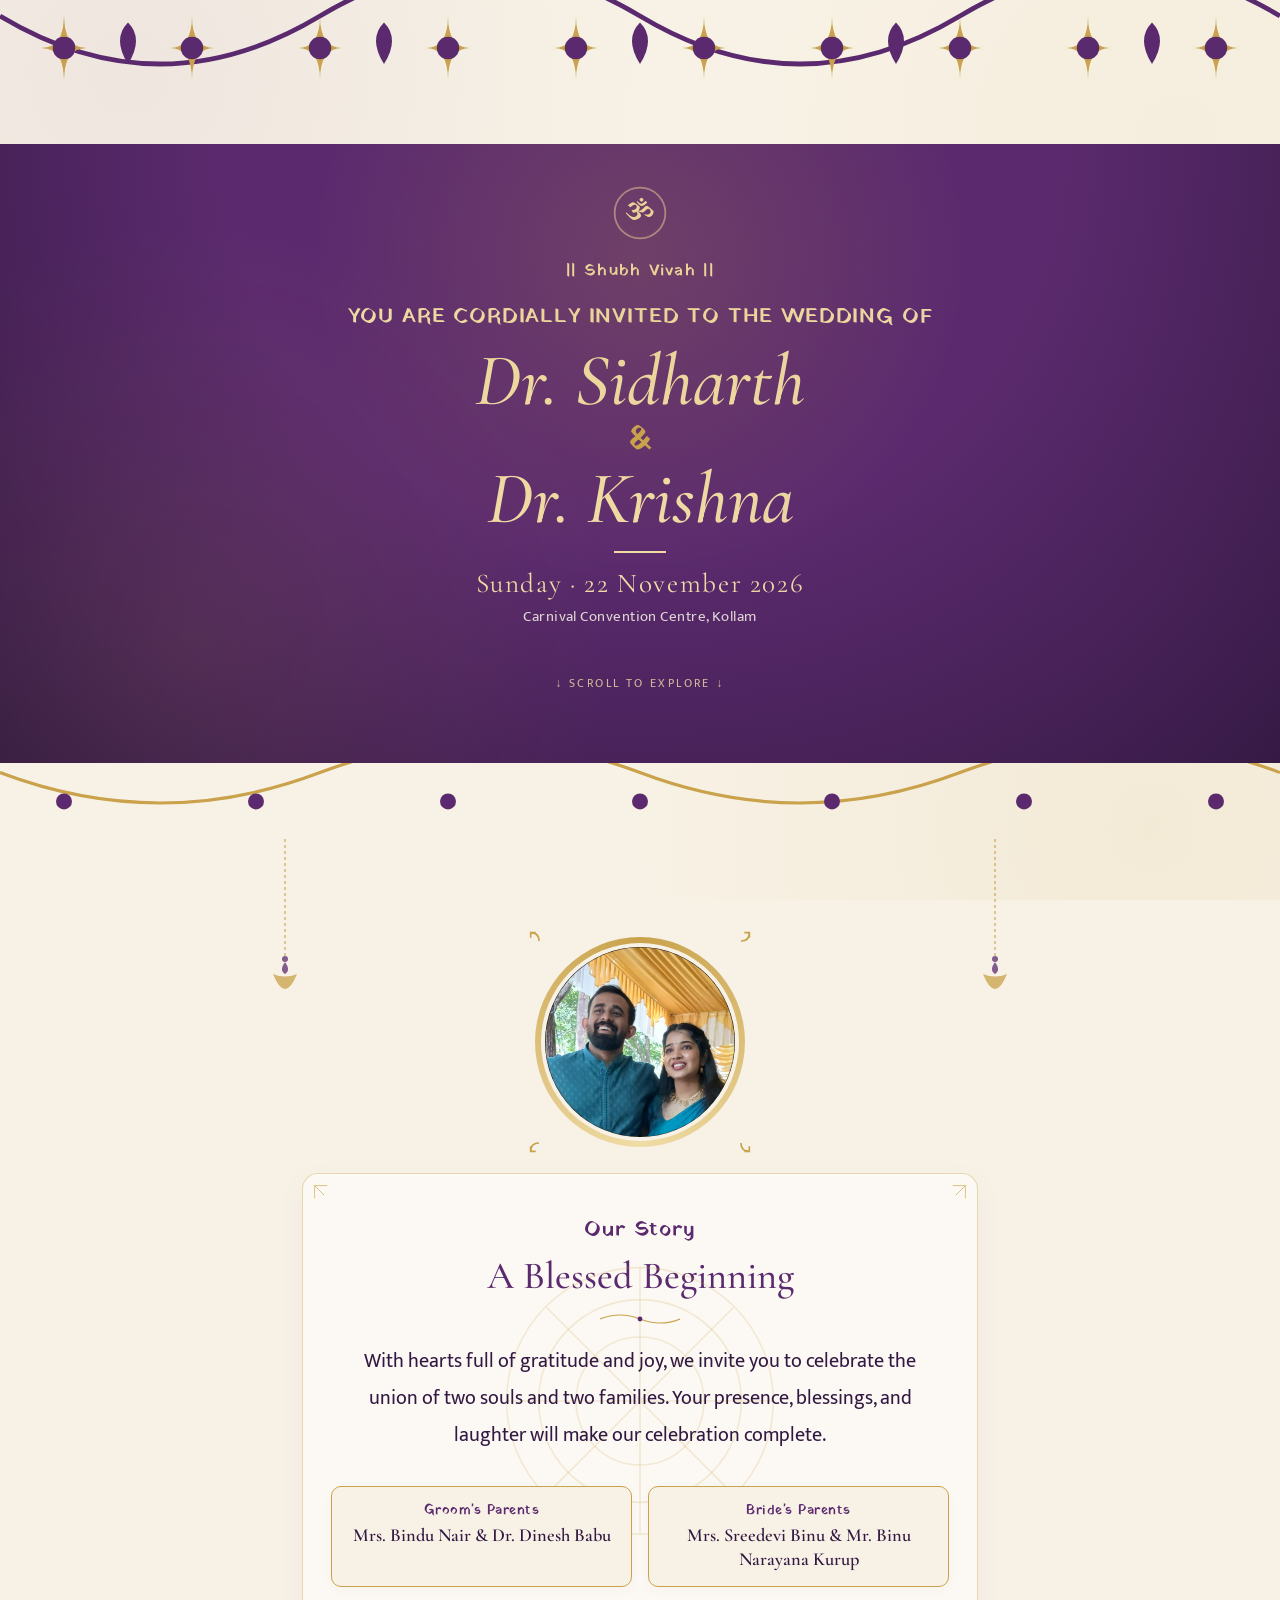
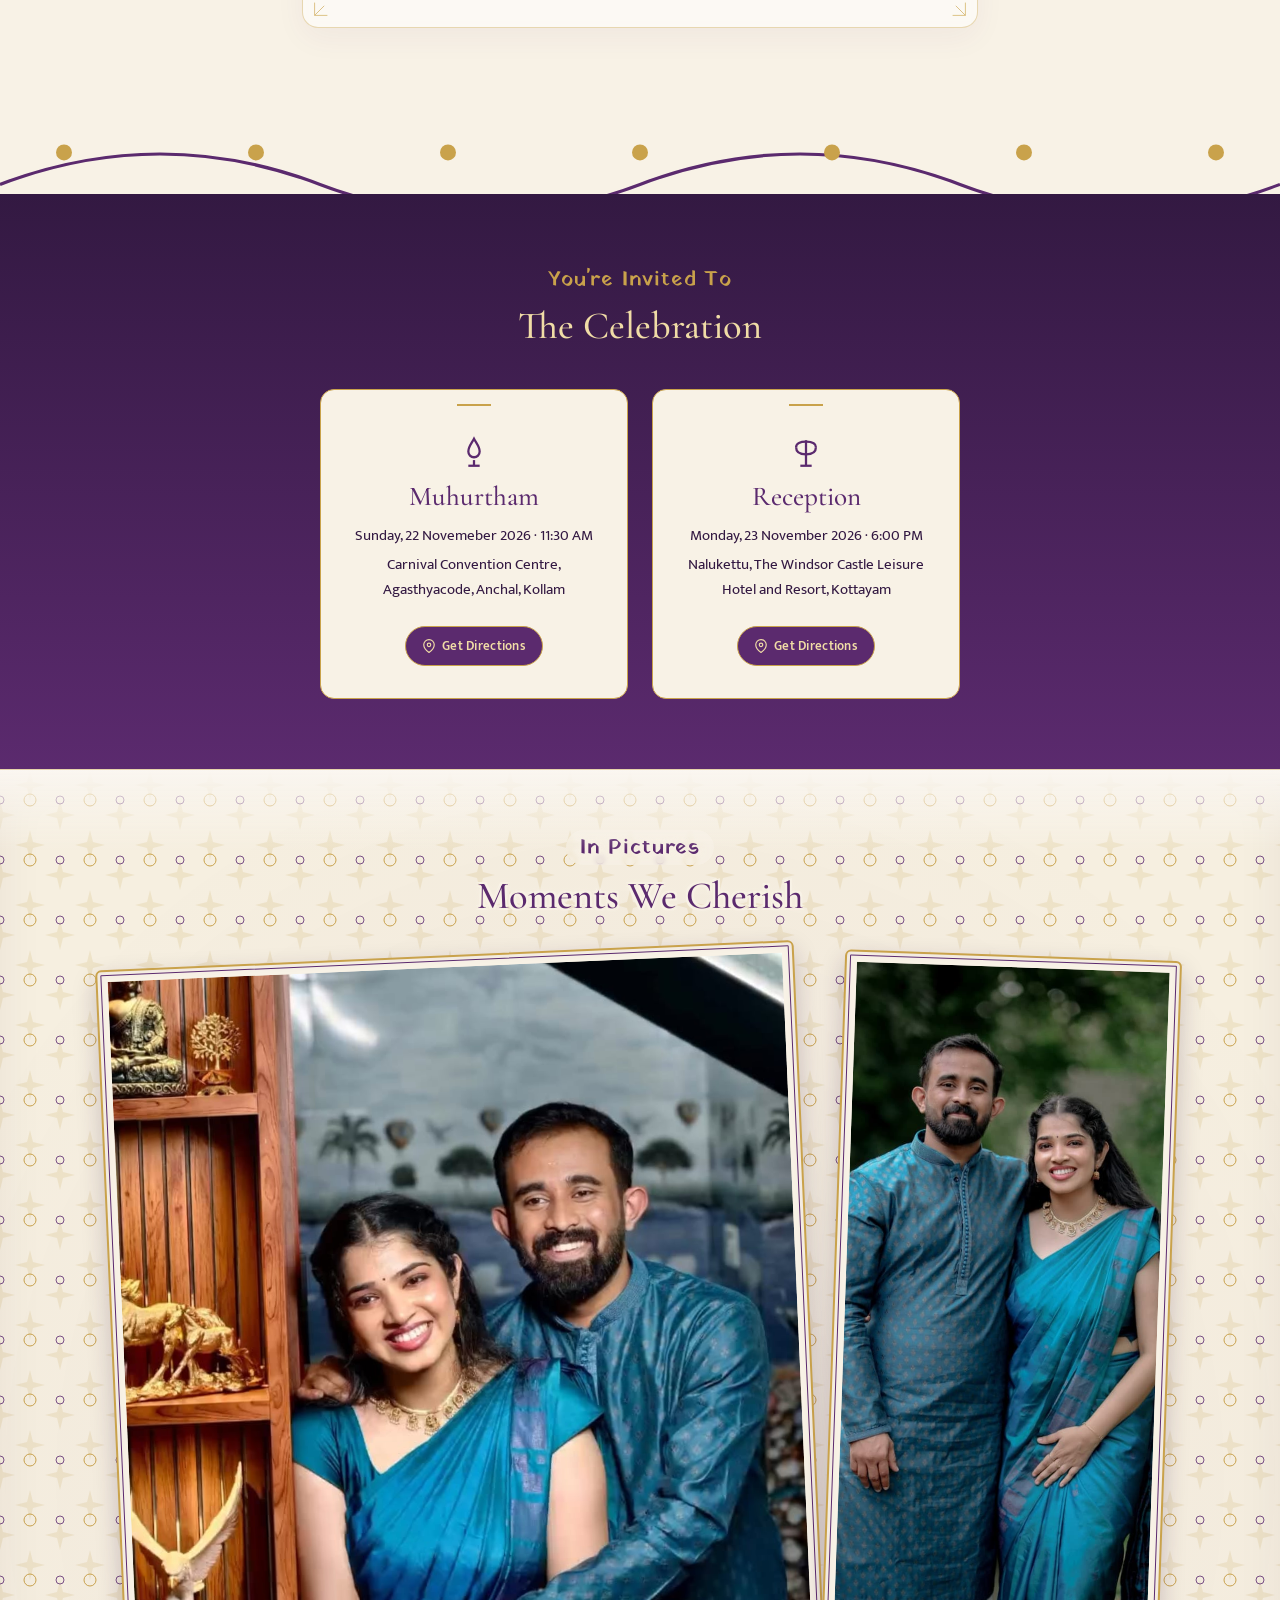
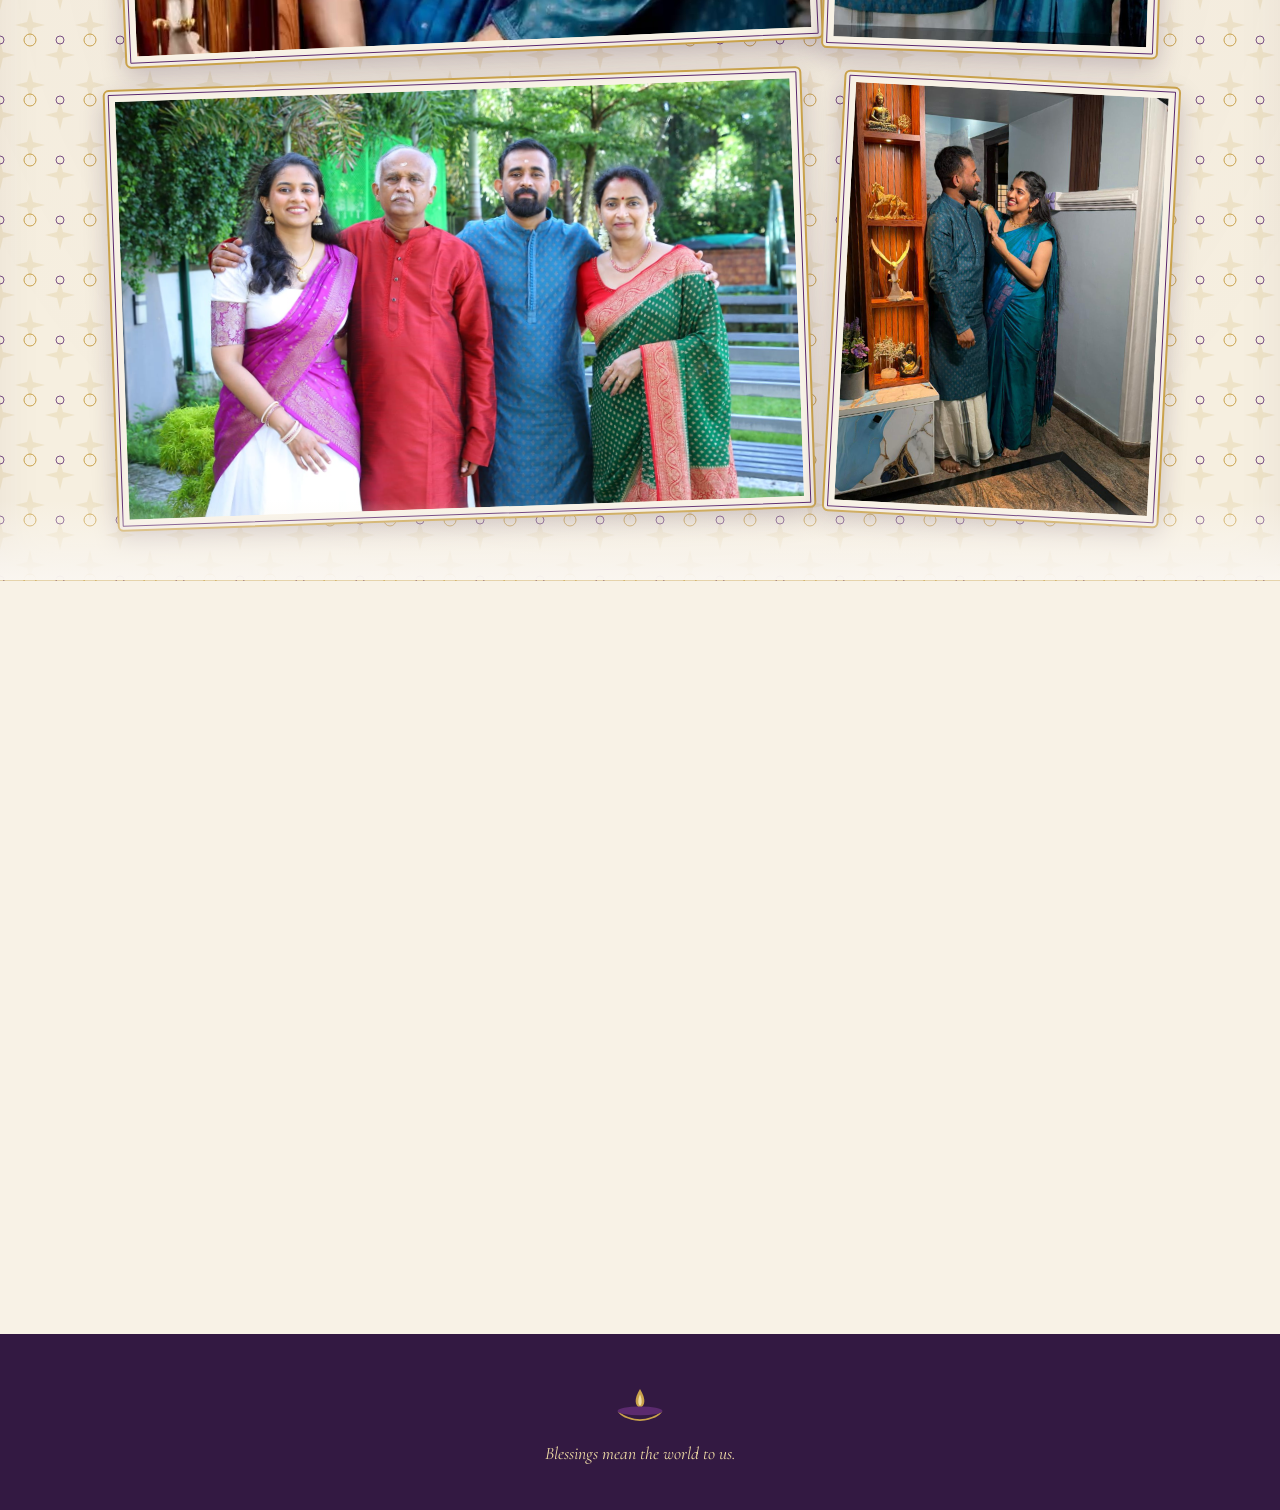
==== commit 8b6c78bd: "fixed typo" ====
--- a/index.html
+++ b/index.html
@@ -206,7 +206,7 @@
 <section class="contact-wrap reveal">
   <div style="text-align:center;">
     <div class="eyebrow" style="color: #F0DCA6; text-shadow: 0 1px 3px rgba(0,0,0,0.4); font-weight: 500;">For Any Queries</div>
-    <h2 class="display" style="font-size:clamp(1.8rem,4vw,2.4rem); margin:8px 0 0; color: #FFFFFF; text-shadow: 0 2px 4px rgba(0,0,0,0.5);">Reach the Families</h2>
+    <h2 class="display" style="font-size:clamp(1.8rem,4vw,2.4rem); margin:8px 0 0; color: #FFFFFF; text-shadow: 0 2px 4px rgba(0,0,0,0.5);">Reach the Family</h2>
   </div>
 
   <div class="contact-grid single">
